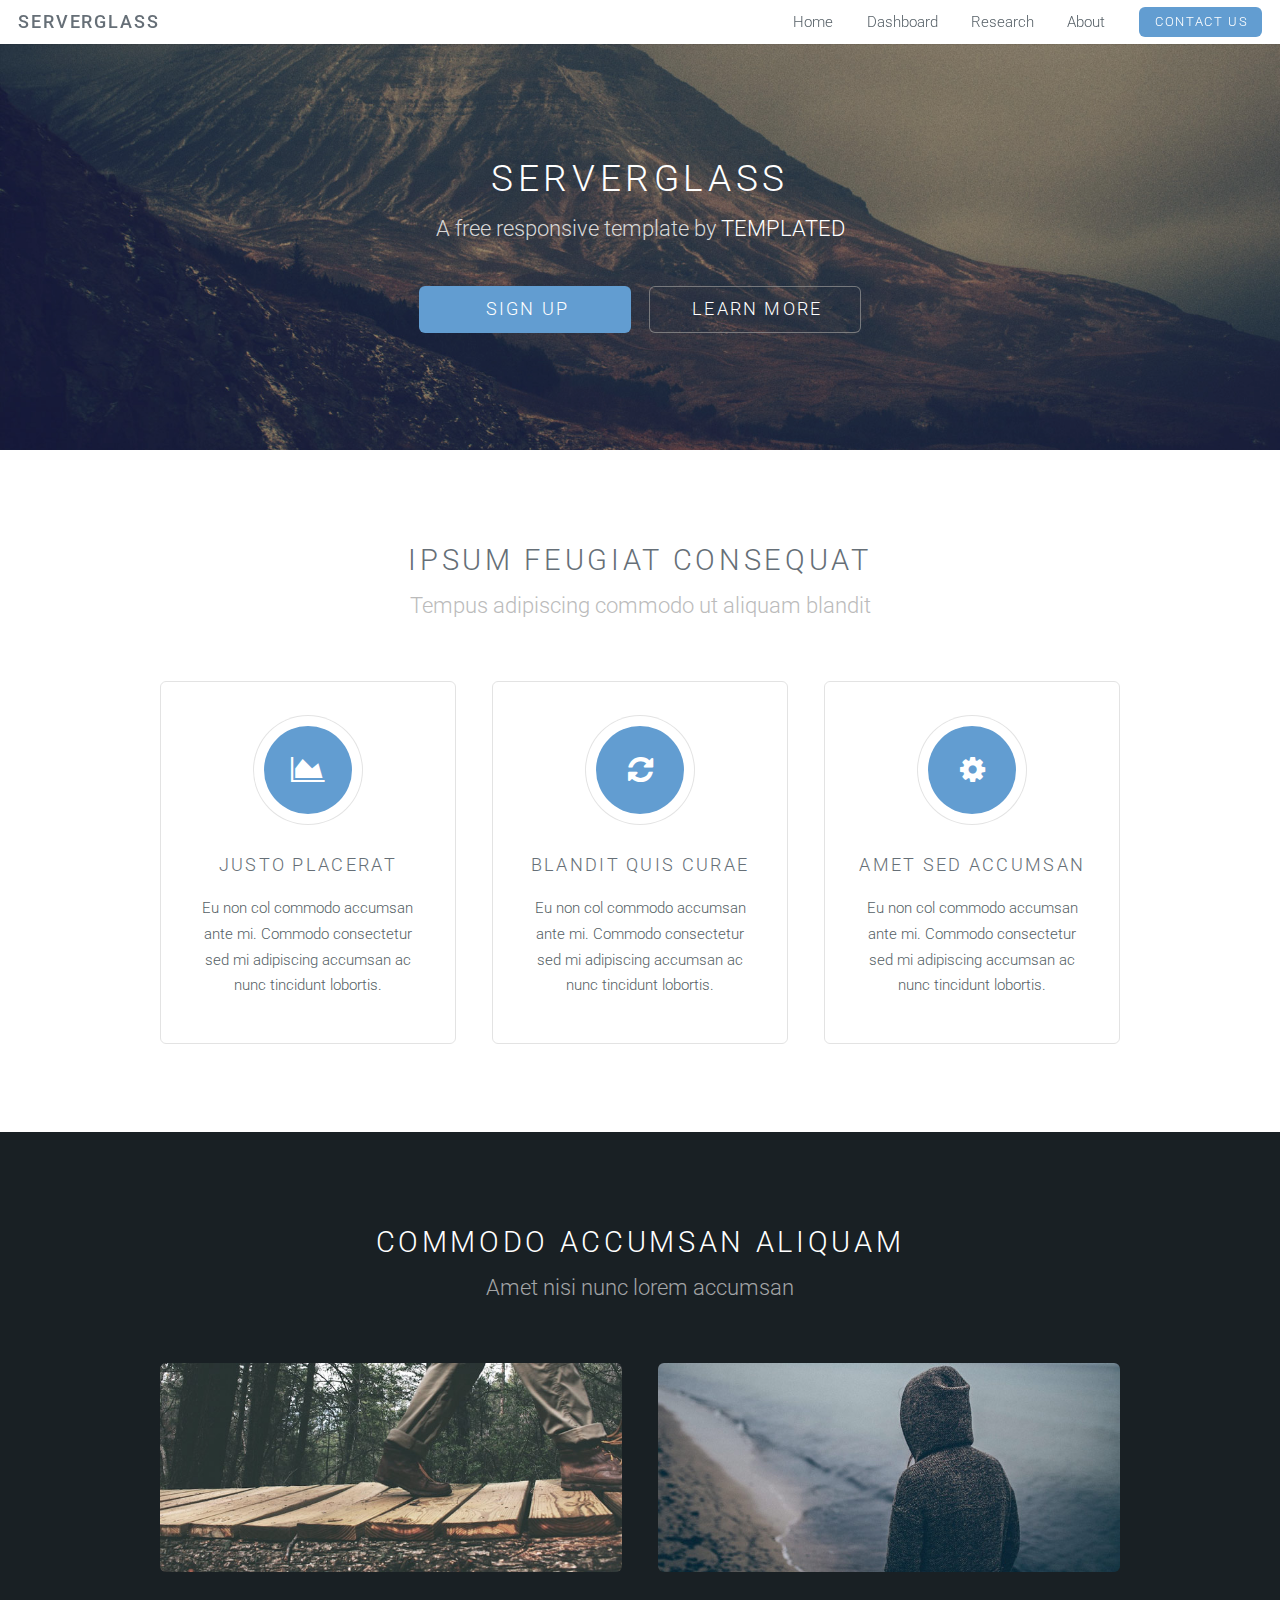
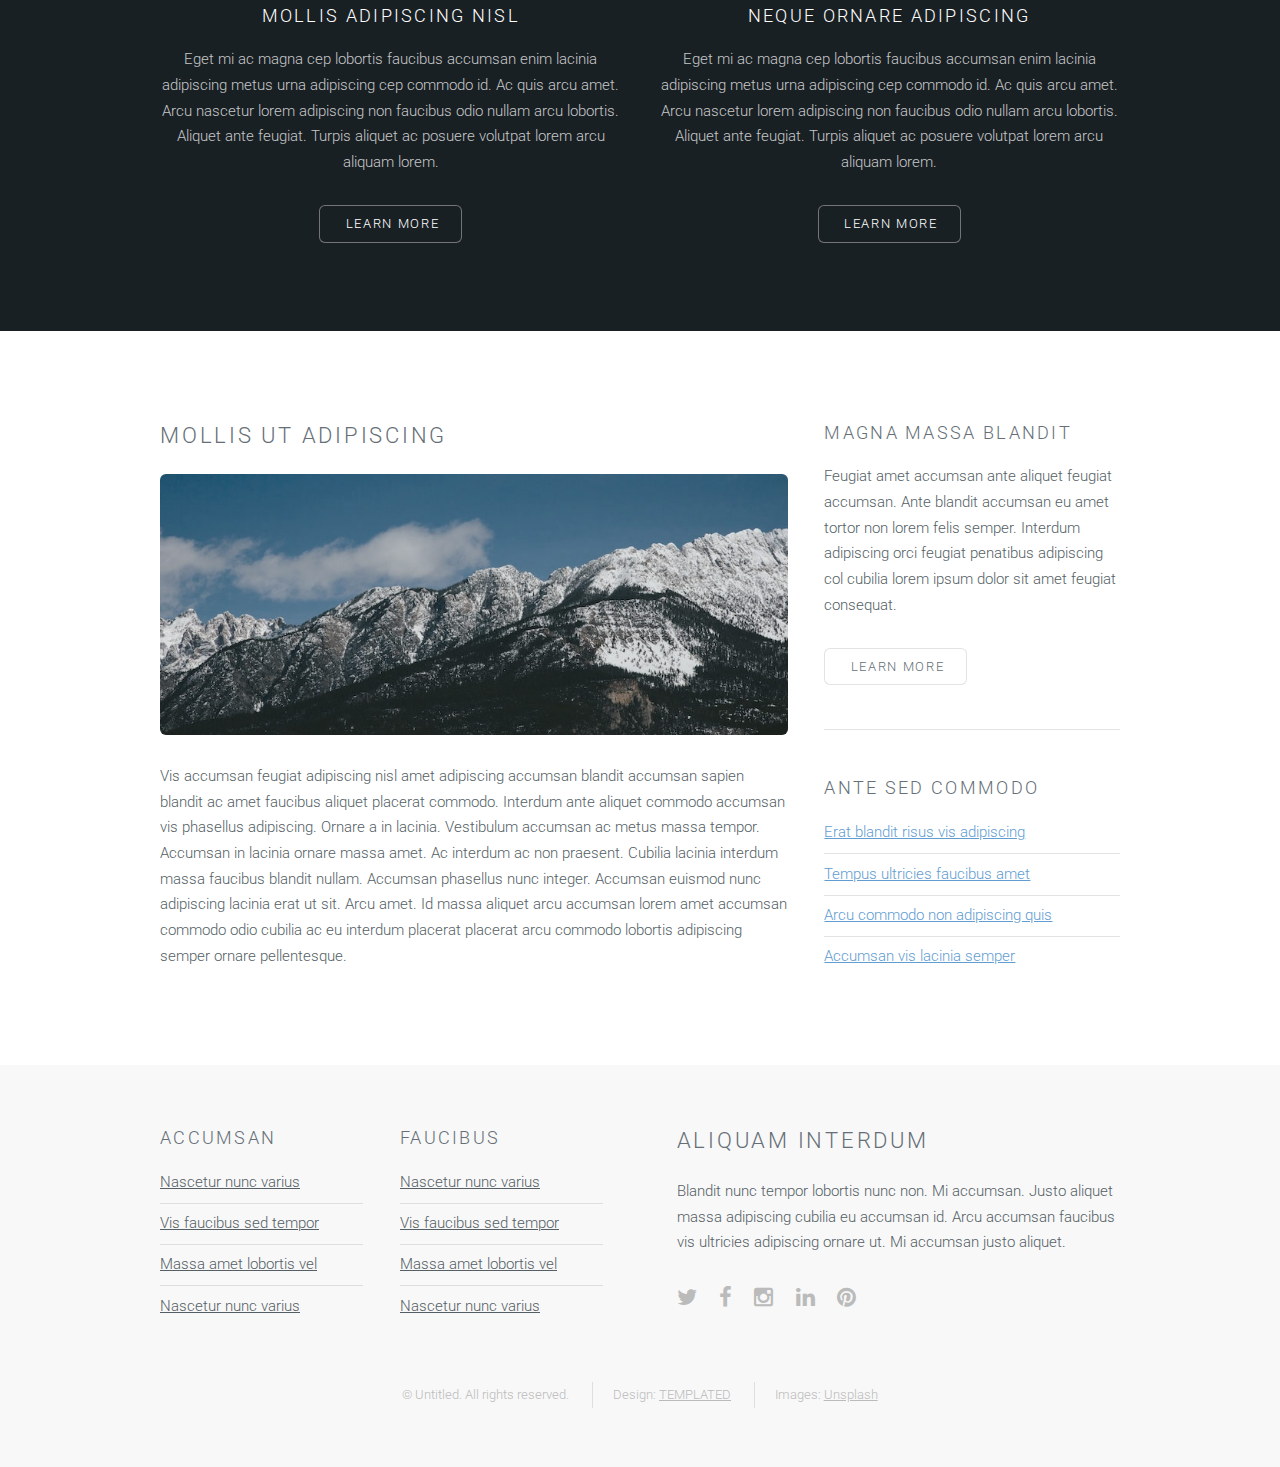
==== index.html @ 2e0f25d6 "Update index.html" ====
<!DOCTYPE HTML>
<!--
	Ion by TEMPLATED
	templated.co @templatedco
	Released for free under the Creative Commons Attribution 3.0 license (templated.co/license)
-->
<html>
	<head>
		<title>ServerGlass</title>
		<meta http-equiv="content-type" content="text/html; charset=utf-8" />
		<meta name="description" content="" />
		<meta name="keywords" content="" />
		<!--[if lte IE 8]><script src="js/html5shiv.js"></script><![endif]-->
		<script src="js/jquery.min.js"></script>
		<script src="js/skel.min.js"></script>
		<script src="js/skel-layers.min.js"></script>
		<script src="js/init.js"></script>
		<noscript>
			<link rel="stylesheet" href="css/skel.css" />
			<link rel="stylesheet" href="css/style.css" />
			<link rel="stylesheet" href="css/style-xlarge.css" />
		</noscript>
	</head>
	<body id="top">

		<!-- Header -->
			<header id="header" class="skel-layers-fixed">
				<h1><a href="#">ServerGlass</a></h1>
				<nav id="nav">
					<ul>
						<li><a href="index.html">Home</a></li>
						<li><a href="left-sidebar.html">Dashboard</a></li>
						<li><a href="right-sidebar.html">Research</a></li>
						<li><a href="no-sidebar.html">About</a></li>
						<li><a href="mailto:admin@ServerGlass.com" class="button special">Contact Us</a></li>
					</ul>
				</nav>
			</header>

		<!-- Banner -->
			<section id="banner">
				<div class="inner">
					<h2>ServerGlass</h2>
					<p>A free responsive template by <a href="http://templated.co">TEMPLATED</a></p>
					<ul class="actions">
						<li><a href="#content" class="button big special">Sign Up</a></li>
						<li><a href="#elements" class="button big alt">Learn More</a></li>
					</ul>
				</div>
			</section>

		<!-- One -->
			<section id="one" class="wrapper style1">
				<header class="major">
					<h2>Ipsum feugiat consequat</h2>
					<p>Tempus adipiscing commodo ut aliquam blandit</p>
				</header>
				<div class="container">
					<div class="row">
						<div class="4u">
							<section class="special box">
								<i class="icon fa-area-chart major"></i>
								<h3>Justo placerat</h3>
								<p>Eu non col commodo accumsan ante mi. Commodo consectetur sed mi adipiscing accumsan ac nunc tincidunt lobortis.</p>
							</section>
						</div>
						<div class="4u">
							<section class="special box">
								<i class="icon fa-refresh major"></i>
								<h3>Blandit quis curae</h3>
								<p>Eu non col commodo accumsan ante mi. Commodo consectetur sed mi adipiscing accumsan ac nunc tincidunt lobortis.</p>
							</section>
						</div>
						<div class="4u">
							<section class="special box">
								<i class="icon fa-cog major"></i>
								<h3>Amet sed accumsan</h3>
								<p>Eu non col commodo accumsan ante mi. Commodo consectetur sed mi adipiscing accumsan ac nunc tincidunt lobortis.</p>
							</section>
						</div>
					</div>
				</div>
			</section>
			
		<!-- Two -->
			<section id="two" class="wrapper style2">
				<header class="major">
					<h2>Commodo accumsan aliquam</h2>
					<p>Amet nisi nunc lorem accumsan</p>
				</header>
				<div class="container">
					<div class="row">
						<div class="6u">
							<section class="special">
								<a href="#" class="image fit"><img src="images/pic01.jpg" alt="" /></a>
								<h3>Mollis adipiscing nisl</h3>
								<p>Eget mi ac magna cep lobortis faucibus accumsan enim lacinia adipiscing metus urna adipiscing cep commodo id. Ac quis arcu amet. Arcu nascetur lorem adipiscing non faucibus odio nullam arcu lobortis. Aliquet ante feugiat. Turpis aliquet ac posuere volutpat lorem arcu aliquam lorem.</p>
								<ul class="actions">
									<li><a href="#" class="button alt">Learn More</a></li>
								</ul>
							</section>
						</div>
						<div class="6u">
							<section class="special">
								<a href="#" class="image fit"><img src="images/pic02.jpg" alt="" /></a>
								<h3>Neque ornare adipiscing</h3>
								<p>Eget mi ac magna cep lobortis faucibus accumsan enim lacinia adipiscing metus urna adipiscing cep commodo id. Ac quis arcu amet. Arcu nascetur lorem adipiscing non faucibus odio nullam arcu lobortis. Aliquet ante feugiat. Turpis aliquet ac posuere volutpat lorem arcu aliquam lorem.</p>
								<ul class="actions">
									<li><a href="#" class="button alt">Learn More</a></li>
								</ul>
							</section>
						</div>
					</div>
				</div>
			</section>

		<!-- Three -->
			<section id="three" class="wrapper style1">
				<div class="container">
					<div class="row">
						<div class="8u">
							<section>
								<h2>Mollis ut adipiscing</h2>
								<a href="#" class="image fit"><img src="images/pic03.jpg" alt="" /></a>
								<p>Vis accumsan feugiat adipiscing nisl amet adipiscing accumsan blandit accumsan sapien blandit ac amet faucibus aliquet placerat commodo. Interdum ante aliquet commodo accumsan vis phasellus adipiscing. Ornare a in lacinia. Vestibulum accumsan ac metus massa tempor. Accumsan in lacinia ornare massa amet. Ac interdum ac non praesent. Cubilia lacinia interdum massa faucibus blandit nullam. Accumsan phasellus nunc integer. Accumsan euismod nunc adipiscing lacinia erat ut sit. Arcu amet. Id massa aliquet arcu accumsan lorem amet accumsan commodo odio cubilia ac eu interdum placerat placerat arcu commodo lobortis adipiscing semper ornare pellentesque.</p>
							</section>
						</div>
						<div class="4u">
							<section>
								<h3>Magna massa blandit</h3>
								<p>Feugiat amet accumsan ante aliquet feugiat accumsan. Ante blandit accumsan eu amet tortor non lorem felis semper. Interdum adipiscing orci feugiat penatibus adipiscing col cubilia lorem ipsum dolor sit amet feugiat consequat.</p>
								<ul class="actions">
									<li><a href="#" class="button alt">Learn More</a></li>
								</ul>
							</section>
							<hr />
							<section>
								<h3>Ante sed commodo</h3>
								<ul class="alt">
									<li><a href="#">Erat blandit risus vis adipiscing</a></li>
									<li><a href="#">Tempus ultricies faucibus amet</a></li>
									<li><a href="#">Arcu commodo non adipiscing quis</a></li>
									<li><a href="#">Accumsan vis lacinia semper</a></li>
								</ul>
							</section>
						</div>
					</div>
				</div>
			</section>			
			
		<!-- Footer -->
			<footer id="footer">
				<div class="container">
					<div class="row double">
						<div class="6u">
							<div class="row collapse-at-2">
								<div class="6u">
									<h3>Accumsan</h3>
									<ul class="alt">
										<li><a href="#">Nascetur nunc varius</a></li>
										<li><a href="#">Vis faucibus sed tempor</a></li>
										<li><a href="#">Massa amet lobortis vel</a></li>
										<li><a href="#">Nascetur nunc varius</a></li>
									</ul>
								</div>
								<div class="6u">
									<h3>Faucibus</h3>
									<ul class="alt">
										<li><a href="#">Nascetur nunc varius</a></li>
										<li><a href="#">Vis faucibus sed tempor</a></li>
										<li><a href="#">Massa amet lobortis vel</a></li>
										<li><a href="#">Nascetur nunc varius</a></li>
									</ul>
								</div>
							</div>
						</div>
						<div class="6u">
							<h2>Aliquam Interdum</h2>
							<p>Blandit nunc tempor lobortis nunc non. Mi accumsan. Justo aliquet massa adipiscing cubilia eu accumsan id. Arcu accumsan faucibus vis ultricies adipiscing ornare ut. Mi accumsan justo aliquet.</p>
							<ul class="icons">
								<li><a href="#" class="icon fa-twitter"><span class="label">Twitter</span></a></li>
								<li><a href="#" class="icon fa-facebook"><span class="label">Facebook</span></a></li>
								<li><a href="#" class="icon fa-instagram"><span class="label">Instagram</span></a></li>
								<li><a href="#" class="icon fa-linkedin"><span class="label">LinkedIn</span></a></li>
								<li><a href="#" class="icon fa-pinterest"><span class="label">Pinterest</span></a></li>
							</ul>
						</div>
					</div>
					<ul class="copyright">
						<li>&copy; Untitled. All rights reserved.</li>
						<li>Design: <a href="http://templated.co">TEMPLATED</a></li>
						<li>Images: <a href="http://unsplash.com">Unsplash</a></li>
					</ul>
				</div>
			</footer>

	</body>
</html>
---- css/skel.css ----
/* Resets (http://meyerweb.com/eric/tools/css/reset/ | v2.0 | 20110126 | License: none (public domain)) */

	html,body,div,span,applet,object,iframe,h1,h2,h3,h4,h5,h6,p,blockquote,pre,a,abbr,acronym,address,big,cite,code,del,dfn,em,img,ins,kbd,q,s,samp,small,strike,strong,sub,sup,tt,var,b,u,i,center,dl,dt,dd,ol,ul,li,fieldset,form,label,legend,table,caption,tbody,tfoot,thead,tr,th,td,article,aside,canvas,details,embed,figure,figcaption,footer,header,hgroup,menu,nav,output,ruby,section,summary,time,mark,audio,video{margin:0;padding:0;border:0;font-size:100%;font:inherit;vertical-align:baseline;}article,aside,details,figcaption,figure,footer,header,hgroup,menu,nav,section{display:block;}body{line-height:1;}ol,ul{list-style:none;}blockquote,q{quotes:none;}blockquote:before,blockquote:after,q:before,q:after{content:'';content:none;}table{border-collapse:collapse;border-spacing:0;}body{-webkit-text-size-adjust:none}

/* Box Model */

	*, *:before, *:after {
		-moz-box-sizing: border-box;
		-webkit-box-sizing: border-box;
		box-sizing: border-box;
	}

/* Container */

	body {
		/* min-width: (containers) */
		min-width: 1200px;
	}

	.container {
		margin-left: auto;
		margin-right: auto;
		
		/* width: (containers) */
		width: 1200px;
	}

	/* Modifiers */
	
		.container.small {
			/* width: (containers) * 0.75; */
			width: 900px;
		}

		.container.big {
			width: 100%;

			/* max-width: (containers) * 1.25; */
			max-width: 1500px;

			/* min-width: (containers); */
			min-width: 1200px;
		}

/* Grid */

	.\31 2u { width: 100% }
	.\31 1u { width: 91.6666666667% }
	.\31 0u { width: 83.3333333333% }
	.\39 u { width: 75% }
	.\38 u { width: 66.6666666667% }
	.\37 u { width: 58.3333333333% }
	.\36 u { width: 50% }
	.\35 u { width: 41.6666666667% }
	.\34 u { width: 33.3333333333% }
	.\33 u { width: 25% }
	.\32 u { width: 16.6666666667% }
	.\31 u { width: 8.3333333333% }
	.\-11u { margin-left: 91.6666666667% }
	.\-10u { margin-left: 83.3333333333% }
	.\-9u { margin-left: 75% }
	.\-8u { margin-left: 66.6666666667% }
	.\-7u { margin-left: 58.3333333333% }
	.\-6u { margin-left: 50% }
	.\-5u { margin-left: 41.6666666667% }
	.\-4u { margin-left: 33.3333333333% }
	.\-3u { margin-left: 25% }
	.\-2u { margin-left: 16.6666666667% }
	.\-1u { margin-left: 8.3333333333% }

	/* Rows */

		.row > * {
			float: left;
		}

		.row:after {
			content: '';
			display: block;
			clear: both;
			height: 0;
		}

		.row:first-child > * {
			padding-top: 0 !important;
		}

		.row.uniform > * > :first-child {
			margin-top: 0;
		}

		.row.uniform > * > :last-child {
			margin-bottom: 0;
		}

		/* Normal */

			.row > * {
				/* padding-left: (gutters.vertical) */
				padding-left: 4em;
			}

			.row + .row > * {
				/* padding: (gutters.horizontal) 0 0 (gutters.vertical) */
				padding: 0 0 0 4em;
			}

			.row {
				/* margin-left: -(gutters.vertical) */
				margin-left: -4em;
			}

			.row + .row.uniform > * {
				/* padding: (gutters.vertical) 0 0 (gutters.vertical) */
				padding: 4em 0 0 4em;
			}

		/* Flush */

			.row.flush > * {
				padding-left: 0;
			}

			.row + .row.flush > * {
				padding: 0;
			}

			.row.flush {
				margin-left: 0;
			}

			.row + .row.uniform.flush > * {
				padding: 0;
			}

		/* Quarter */

			.row.quarter > * {
				/* padding-left: (gutters.vertical * 0.25) */
				padding-left: 1em;
			}

			.row + .row.quarter > * {
				/* padding: (gutters.horizontal * 0.25) 0 0 (gutters.vertical * 0.25) */
				padding: 0 0 0 1em;
			}

			.row.quarter {
				/* margin-left: -(gutters.vertical * 0.25) */
				margin-left: -1em;
			}

			.row + .row.uniform.quarter > * {
				/* padding: (gutters.vertical * 0.25) 0 0 (gutters.vertical * 0.25) */
				padding: 1em 0 0 1em;
			}

		/* Half */

			.row.half > * {
				/* padding-left: (gutters.vertical * 0.5) */
				padding-left: 2em;
			}

			.row + .row.half > * {
				/* padding: (gutters.horizontal * 0.5) 0 0 (gutters.vertical * 0.5) */
				padding: 0 0 0 2em;
			}

			.row.half {
				/* margin-left: -(gutters.vertical * 0.5) */
				margin-left: -2em;
			}

			.row + .row.uniform.half > * {
				/* padding: (gutters.vertical * 0.5) 0 0 (gutters.vertical * 0.5) */
				padding: 2em 0 0 2em;
			}

		/* One and (a) Half */

			.row.oneandhalf > * {
				/* padding-left: (gutters.vertical * 1.5) */
				padding-left: 6em;
			}

			.row + .row.oneandhalf > * {
				/* padding: (gutters.horizontal * 1.5) 0 0 (gutters.vertical * 1.5) */
				padding: 0 0 0 6em;
			}

			.row.oneandhalf {
				/* margin-left: -(gutters.vertical * 1.5) */
				margin-left: -6em;
			}

			.row + .row.uniform.oneandhalf > * {
				/* padding: (gutters.vertical * 1.5) 0 0 (gutters.vertical * 1.5) */
				padding: 6em 0 0 6em;
			}

		/* Double */

			.row.double > * {
				/* padding-left: (gutters.vertical * 2) */
				padding-left: 8em;
			}

			.row + .row.double > * {
				/* padding: (gutters.horizontal * 2) 0 0 (gutters.vertical * 2) */
				padding: 0 0 0 8em;
			}

			.row.double {
				/* margin-left: -(gutters.vertical * 2) */
				margin-left: -8em;
			}

			.row + .row.uniform.double > * {
				/* padding: (gutters.vertical * 2) 0 0 (gutters.vertical * 2) */
				padding: 8em 0 0 8em;
			}
---- css/style.css ----
@charset "UTF-8";
@import url(font-awesome.min.css);
@import url("http://fonts.googleapis.com/css?family=Roboto:500,300");

/*
	Ion by TEMPLATED
	templated.co @templatedco
	Released for free under the Creative Commons Attribution 3.0 license (templated.co/license)
*/

/* Basic */

	body {
		background: #fff;
	}

	body, input, select, textarea {
		color: #555f66;
		font-family: "Roboto", Helvetica, sans-serif;
		font-size: 14pt;
		font-weight: 300;
		line-height: 1.75em;
	}

	a {
		color: #629DD1;
		text-decoration: underline;
	}

		a:hover {
			text-decoration: none;
		}

	strong, b {
		color: #666f77;
		font-weight: 500;
	}

	em, i {
		font-style: italic;
	}

	p {
		margin: 0 0 2em 0;
	}

	h1, h2, h3, h4, h5, h6 {
		color: #666f77;
		font-weight: 300;
		line-height: 1em;
		margin: 0 0 1em 0;
		text-transform: uppercase;
		letter-spacing: 0.125em;
	}

		h1 a, h2 a, h3 a, h4 a, h5 a, h6 a {
			color: inherit;
			text-decoration: none;
		}

	h2 {
		font-size: 1.5em;
		line-height: 1.5em;
	}

	h3 {
		font-size: 1.25em;
		line-height: 1.5em;
	}

	h4 {
		font-size: 1em;
		line-height: 1.5em;
	}

	h5 {
		font-size: 0.9em;
		line-height: 1.5em;
	}

	h6 {
		font-size: 0.7em;
		line-height: 1.5em;
	}

	sub {
		font-size: 0.8em;
		position: relative;
		top: 0.5em;
	}

	sup {
		font-size: 0.8em;
		position: relative;
		top: -0.5em;
	}

	hr {
		border: 0;
		border-bottom: solid 1px rgba(144, 144, 144, 0.25);
		margin: 3em 0;
	}

		hr.major {
			margin: 2em 0 5em 0;
		}

	blockquote {
		border-left: solid 4px rgba(144, 144, 144, 0.25);
		font-style: italic;
		margin: 0 0 2em 0;
		padding: 0.5em 0 0.5em 2em;
	}

	code {
		background: rgba(144, 144, 144, 0.075);
		border-radius: 6px;
		border: solid 1px rgba(144, 144, 144, 0.25);
		font-family: "Courier New", monospace;
		font-size: 0.9em;
		margin: 0 0.25em;
		padding: 0.25em 0.65em;
	}

	pre {
		-webkit-overflow-scrolling: touch;
		font-family: "Courier New", monospace;
		font-size: 0.9em;
		margin: 0 0 2em 0;
		overflow-x: auto;
	}

		pre code {
			display: block;
			line-height: 1.75em;
			padding: 1em 1.5em;
		}

	.align-left {
		text-align: left;
	}

	.align-center {
		text-align: center;
	}

	.align-right {
		text-align: right;
	}

/* Section/Article */

	section.special, article.special {
		text-align: center;
	}

	header p {
		color: #bbb;
		position: relative;
		margin: 0 0 1.5em 0;
	}

	header h2 + p {
		font-size: 1.25em;
		margin-top: -1em;
		line-height: 1.5em;
	}

	header h3 + p {
		font-size: 1.1em;
		margin-top: -0.85em;
		line-height: 1.5em;
	}

	header h4 + p,
	header h5 + p,
	header h6 + p {
		font-size: 0.9em;
		margin-top: -0.75em;
		line-height: 1.5em;
	}

	header.major {
		text-align: center;
		margin: 0 0 4em 0;
	}

		header.major h2 {
			font-size: 2em;
		}

		header.major h2 + p {
			font-size: 1.5em;
			margin: -1em 0 2em 0;
		}

/* Form */

	form {
		margin: 0 0 2em 0;
	}

	label {
		color: #666f77;
		display: block;
		font-size: 0.9em;
		font-weight: 500;
		margin: 0 0 1em 0;
	}

	input[type="text"],
	input[type="password"],
	input[type="email"],
	select,
	textarea {
		-moz-appearance: none;
		-webkit-appearance: none;
		-o-appearance: none;
		-ms-appearance: none;
		appearance: none;
		background: rgba(144, 144, 144, 0.075);
		border-radius: 6px;
		border: none;
		border: solid 1px rgba(144, 144, 144, 0.25);
		color: inherit;
		display: block;
		outline: 0;
		padding: 0 1em;
		text-decoration: none;
		width: 100%;
	}

		input[type="text"]:invalid,
		input[type="password"]:invalid,
		input[type="email"]:invalid,
		select:invalid,
		textarea:invalid {
			box-shadow: none;
		}

		input[type="text"]:focus,
		input[type="password"]:focus,
		input[type="email"]:focus,
		select:focus,
		textarea:focus {
			border-color: #629DD1;
			box-shadow: 0 0 0 1px #629DD1;
		}

	.select-wrapper {
		text-decoration: none;
		display: block;
		position: relative;
	}

		.select-wrapper:before {
			content: "";
			-moz-osx-font-smoothing: grayscale;
			-webkit-font-smoothing: antialiased;
			font-family: FontAwesome;
			font-style: normal;
			font-weight: normal;
			text-transform: none !important;
		}

		.select-wrapper:before {
			color: rgba(144, 144, 144, 0.25);
			display: block;
			height: 2.75em;
			line-height: 2.75em;
			pointer-events: none;
			position: absolute;
			right: 0;
			text-align: center;
			top: 0;
			width: 2.75em;
		}

		.select-wrapper select::-ms-expand {
			display: none;
		}

	input[type="text"],
	input[type="password"],
	input[type="email"],
	select {
		height: 2.75em;
	}

	textarea {
		padding: 0.75em 1em;
	}

	input[type="checkbox"],
	input[type="radio"] {
		-moz-appearance: none;
		-webkit-appearance: none;
		-o-appearance: none;
		-ms-appearance: none;
		appearance: none;
		display: block;
		float: left;
		margin-right: -2em;
		opacity: 0;
		width: 1em;
		z-index: -1;
	}

		input[type="checkbox"] + label,
		input[type="radio"] + label {
			text-decoration: none;
			color: #555f66;
			cursor: pointer;
			display: inline-block;
			font-size: 1em;
			font-weight: 300;
			padding-left: 2.4em;
			padding-right: 0.75em;
			position: relative;
		}

			input[type="checkbox"] + label:before,
			input[type="radio"] + label:before {
				-moz-osx-font-smoothing: grayscale;
				-webkit-font-smoothing: antialiased;
				font-family: FontAwesome;
				font-style: normal;
				font-weight: normal;
				text-transform: none !important;
			}

			input[type="checkbox"] + label:before,
			input[type="radio"] + label:before {
				background: rgba(144, 144, 144, 0.075);
				border-radius: 6px;
				border: solid 1px rgba(144, 144, 144, 0.25);
				content: '';
				display: inline-block;
				height: 1.65em;
				left: 0;
				line-height: 1.58125em;
				position: absolute;
				text-align: center;
				top: 0;
				width: 1.65em;
			}

		input[type="checkbox"]:checked + label:before,
		input[type="radio"]:checked + label:before {
			background: #192024;
			border-color: #192024;
			color: #ffffff;
			content: '\f00c';
		}

		input[type="checkbox"]:focus + label:before,
		input[type="radio"]:focus + label:before {
			border-color: #629DD1;
			box-shadow: 0 0 0 1px #629DD1;
		}

	input[type="checkbox"] + label:before {
		border-radius: 6px;
	}

	input[type="radio"] + label:before {
		border-radius: 100%;
	}

	::-webkit-input-placeholder {
		color: #bbb !important;
		opacity: 1.0;
	}

	:-moz-placeholder {
		color: #bbb !important;
		opacity: 1.0;
	}

	::-moz-placeholder {
		color: #bbb !important;
		opacity: 1.0;
	}

	:-ms-input-placeholder {
		color: #bbb !important;
		opacity: 1.0;
	}

	.formerize-placeholder {
		color: #bbb !important;
		opacity: 1.0;
	}

/* Box */

	.box {
		border-radius: 6px;
		border: solid 1px rgba(144, 144, 144, 0.25);
		margin-bottom: 2em;
		padding: 3em 2em;
	}

		.box > :last-child,
		.box > :last-child > :last-child,
		.box > :last-child > :last-child > :last-child {
			margin-bottom: 0;
		}

		.box.alt {
			border: 0;
			border-radius: 0;
			padding: 0;
		}

/* Icon */

	.icon {
		text-decoration: none;
		border-bottom: none;
		position: relative;
	}

		.icon:before {
			-moz-osx-font-smoothing: grayscale;
			-webkit-font-smoothing: antialiased;
			font-family: FontAwesome;
			font-style: normal;
			font-weight: normal;
			text-transform: none !important;
		}

		.icon > .label {
			display: none;
		}

		.icon.major {
			display: inline-block;
			margin: 0 0 1.25em 0;
			color: #ffffff;
			background: #629DD1;
			width: 3em;
			height: 3em;
			font-size: 2em;
			text-align: center;
			line-height: 3em;
			border-radius: 100%;
			box-shadow: 0 0 0 10px #fff, 0 0 0 11px rgba(144, 144, 144, 0.25);
		}

/* Image */

	.image {
		border-radius: 6px;
		border: 0;
		display: inline-block;
		position: relative;
	}

		.image img {
			border-radius: 6px;
			display: block;
		}

		.image.left {
			float: left;
			padding: 0 1.5em 1em 0;
			top: 0.25em;
		}

		.image.right {
			float: right;
			padding: 0 0 1em 1.5em;
			top: 0.25em;
		}

		.image.fit {
			display: block;
			margin: 0 0 2em 0;
			width: 100%;
		}

			.image.fit img {
				display: block;
				width: 100%;
			}

/* List */

	ol {
		list-style: decimal;
		margin: 0 0 2em 0;
		padding-left: 1.25em;
	}

		ol li {
			padding-left: 0.25em;
		}

	ul {
		list-style: disc;
		margin: 0 0 2em 0;
		padding-left: 1em;
	}

		ul li {
			padding-left: 0.5em;
		}

		ul.alt {
			list-style: none;
			padding-left: 0;
		}

			ul.alt li {
				border-top: solid 1px rgba(144, 144, 144, 0.25);
				padding: 0.5em 0;
			}

				ul.alt li:first-child {
					border-top: 0;
					padding-top: 0;
				}

		ul.icons {
			cursor: default;
			list-style: none;
			padding-left: 0;
		}

			ul.icons li {
				display: inline-block;
				padding: 0 1.25em 0 0;
			}

				ul.icons li:last-child {
					padding-right: 0;
				}

				ul.icons li .icon:before {
					font-size: 1.5em;
				}

		ul.actions {
			cursor: default;
			list-style: none;
			padding-left: 0;
		}

			ul.actions li {
				display: inline-block;
				padding: 0 1em 0 0;
				vertical-align: middle;
			}

				ul.actions li:last-child {
					padding-right: 0;
				}

			ul.actions.small li {
				padding: 0 0.5em 0 0;
			}

			ul.actions.vertical li {
				display: block;
				padding: 1em 0 0 0;
			}

				ul.actions.vertical li:first-child {
					padding-top: 0;
				}

				ul.actions.vertical li > * {
					margin-bottom: 0;
				}

			ul.actions.vertical.small li {
				padding: 0.5em 0 0 0;
			}

				ul.actions.vertical.small li:first-child {
					padding-top: 0;
				}

			ul.actions.fit {
				display: table;
				margin-left: -1em;
				padding: 0;
				table-layout: fixed;
				width: calc(100% + 1em);
			}

				ul.actions.fit li {
					display: table-cell;
					padding: 0 0 0 1em;
				}

					ul.actions.fit li > * {
						margin-bottom: 0;
					}

				ul.actions.fit.small {
					margin-left: -0.5em;
					width: calc(100% + 0.5em);
				}

					ul.actions.fit.small li {
						padding: 0 0 0 0.5em;
					}

	dl {
		margin: 0 0 2em 0;
	}

/* Table */

	.table-wrapper {
		-webkit-overflow-scrolling: touch;
		overflow-x: auto;
	}

	table {
		margin: 0 0 2em 0;
		width: 100%;
	}

		table tbody tr {
			border: solid 1px rgba(144, 144, 144, 0.25);
			border-left: 0;
			border-right: 0;
		}

			table tbody tr:nth-child(2n + 1) {
				background-color: rgba(144, 144, 144, 0.075);
			}

		table td {
			padding: 0.75em 0.75em;
		}

		table th {
			color: #666f77;
			font-size: 0.9em;
			font-weight: 500;
			padding: 0 0.75em 0.75em 0.75em;
			text-align: left;
		}

		table thead {
			border-bottom: solid 2px rgba(144, 144, 144, 0.25);
		}

		table tfoot {
			border-top: solid 2px rgba(144, 144, 144, 0.25);
		}

		table.alt {
			border-collapse: separate;
		}

			table.alt tbody tr td {
				border: solid 1px rgba(144, 144, 144, 0.25);
				border-left-width: 0;
				border-top-width: 0;
			}

				table.alt tbody tr td:first-child {
					border-left-width: 1px;
				}

			table.alt tbody tr:first-child td {
				border-top-width: 1px;
			}

			table.alt thead {
				border-bottom: 0;
			}

			table.alt tfoot {
				border-top: 0;
			}

/* Button */

	input[type="submit"],
	input[type="reset"],
	input[type="button"],
	.button {
		-moz-appearance: none;
		-webkit-appearance: none;
		-o-appearance: none;
		-ms-appearance: none;
		appearance: none;
		-moz-transition: background-color 0.2s ease-in-out, color 0.2s ease-in-out;
		-webkit-transition: background-color 0.2s ease-in-out, color 0.2s ease-in-out;
		-o-transition: background-color 0.2s ease-in-out, color 0.2s ease-in-out;
		-ms-transition: background-color 0.2s ease-in-out, color 0.2s ease-in-out;
		transition: background-color 0.2s ease-in-out, color 0.2s ease-in-out;
		background-color: #192024;
		border-radius: 6px;
		border: 0;
		color: #ffffff !important;
		cursor: pointer;
		display: inline-block;
		font-weight: 300;
		text-transform: uppercase;
		letter-spacing: 0.125em;
		font-size: 0.9em;
		height: 2.85em;
		line-height: 2.85em;
		padding: 0 1.75em;
		text-align: center;
		text-decoration: none;
		white-space: nowrap;
		text-indent: 0.25em;
	}

		input[type="submit"]:hover,
		input[type="reset"]:hover,
		input[type="button"]:hover,
		.button:hover {
			background-color: #232d33;
		}

		input[type="submit"]:active,
		input[type="reset"]:active,
		input[type="button"]:active,
		.button:active {
			background-color: #0f1315;
		}

		input[type="submit"].icon,
		input[type="reset"].icon,
		input[type="button"].icon,
		.button.icon {
			padding-left: 1.35em;
		}

			input[type="submit"].icon:before,
			input[type="reset"].icon:before,
			input[type="button"].icon:before,
			.button.icon:before {
				margin-right: 0.5em;
			}

		input[type="submit"].fit,
		input[type="reset"].fit,
		input[type="button"].fit,
		.button.fit {
			display: block;
			margin: 0 0 1em 0;
			width: 100%;
		}

		input[type="submit"].small,
		input[type="reset"].small,
		input[type="button"].small,
		.button.small {
			font-size: 0.7em;
		}

		input[type="submit"].big,
		input[type="reset"].big,
		input[type="button"].big,
		.button.big {
			font-size: 1.2em;
			height: 2.65em;
			line-height: 2.65em;
		}

		input[type="submit"].alt,
		input[type="reset"].alt,
		input[type="button"].alt,
		.button.alt {
			background-color: transparent;
			box-shadow: inset 0 0 0 1px rgba(144, 144, 144, 0.25);
			color: #666f77 !important;
		}

			input[type="submit"].alt:hover,
			input[type="reset"].alt:hover,
			input[type="button"].alt:hover,
			.button.alt:hover {
				background-color: rgba(144, 144, 144, 0.075);
			}

			input[type="submit"].alt:active,
			input[type="reset"].alt:active,
			input[type="button"].alt:active,
			.button.alt:active {
				background-color: rgba(144, 144, 144, 0.2);
			}

			input[type="submit"].alt.icon:before,
			input[type="reset"].alt.icon:before,
			input[type="button"].alt.icon:before,
			.button.alt.icon:before {
				color: #bbb;
			}

		input[type="submit"].special,
		input[type="reset"].special,
		input[type="button"].special,
		.button.special {
			background-color: #629DD1;
			color: #ffffff !important;
		}

			input[type="submit"].special:hover,
			input[type="reset"].special:hover,
			input[type="button"].special:hover,
			.button.special:hover {
				background-color: #76a9d7;
			}

			input[type="submit"].special:active,
			input[type="reset"].special:active,
			input[type="button"].special:active,
			.button.special:active {
				background-color: #4e91cb;
			}

		input[type="submit"].disabled, input[type="submit"]:disabled,
		input[type="reset"].disabled,
		input[type="reset"]:disabled,
		input[type="button"].disabled,
		input[type="button"]:disabled,
		.button.disabled,
		.button:disabled {
			background-color: #555f66 !important;
			box-shadow: inset 0 -0.15em 0 0 rgba(0, 0, 0, 0.15);
			color: #fff !important;
			cursor: default;
			opacity: 0.25;
		}

/* Wrapper */

	.wrapper {
		padding: 6em 0 4em 0;
	}

		.wrapper.style1 {
			background: #fff;
			color: #555f66;
		}

		.wrapper.style2 {
			background: #192024;
			color: #c5c7c8;
		}

			.wrapper.style2 h2, .wrapper.style2 h3, .wrapper.style2 h4, .wrapper.style2 h5, .wrapper.style2 h6 {
				color: #ffffff;
			}

			.wrapper.style2 header p {
				color: #a3a5a7;
			}

			.wrapper.style2 .button.alt {
				box-shadow: inset 0 0 0 1px rgba(144, 144, 144, 0.75);
				color: #ffffff !important;
			}

				.wrapper.style2 .button.alt:hover {
					background-color: rgba(144, 144, 144, 0.275);
				}

				.wrapper.style2 .button.alt:active {
					background-color: rgba(144, 144, 144, 0.4);
				}

				.wrapper.style2 .button.alt.icon:before {
					color: #a3a5a7;
				}

/* Header */

	#skel-layers-wrapper {
		padding-top: 3em;
	}

	#header {
		background: #fff;
		color: #555f66;
		cursor: default;
		height: 3em;
		left: 0;
		line-height: 3em;
		position: fixed;
		top: 0;
		width: 100%;
		z-index: 10000;
		box-shadow: 0 0 0.1em 0 rgba(0, 0, 0, 0.25);
	}

		#header h1 {
			color: #666f77;
			font-weight: 500;
			height: inherit;
			left: 1.25em;
			line-height: inherit;
			margin: 0;
			padding: 0;
			position: absolute;
			top: 0;
		}

			#header h1 a {
				font-size: 1.25em;
			}

		#header nav {
			height: inherit;
			line-height: inherit;
			position: absolute;
			right: 1.25em;
			top: 0;
			vertical-align: middle;
		}

			#header nav > ul {
				list-style: none;
				margin: 0;
				padding-left: 0;
			}

				#header nav > ul > li {
					border-radius: 6px;
					display: inline-block;
					margin-left: 2em;
					padding-left: 0;
				}

					#header nav > ul > li a {
						-moz-transition: color 0.2s ease-in-out;
						-webkit-transition: color 0.2s ease-in-out;
						-o-transition: color 0.2s ease-in-out;
						-ms-transition: color 0.2s ease-in-out;
						transition: color 0.2s ease-in-out;
						color: #555f66;
						display: inline-block;
						text-decoration: none;
					}

						#header nav > ul > li a:hover {
							color: #629DD1;
						}

					#header nav > ul > li:first-child {
						margin-left: 0;
					}

					#header nav > ul > li .button {
						height: 2.25em;
						line-height: 2.25em;
						margin-bottom: 0;
						padding: 0 1em;
						position: relative;
						top: -0.075em;
						vertical-align: middle;
					}

		#header .container {
			position: relative;
		}

			#header .container h1 {
				left: 0;
			}

			#header .container nav {
				right: 0;
			}

/* Banner */

	#banner {
		background-color: #666666;
		background-image: url("../images/banner.jpg");
		background-size: cover;
		background-position: center center;
		background-repeat: no-repeat;
		color: #d8d8d8;
		padding: 14em 0;
		text-align: center;
		position: relative;
	}

		#banner:before {
			content: '';
			position: absolute;
			left: 0;
			top: 0;
			width: 100%;
			height: 100%;
			background: rgba(64, 72, 80, 0.25);
		}

		#banner .inner {
			position: relative;
			z-index: 1;
		}

			#banner .inner :last-child {
				margin-bottom: 0;
			}

		#banner h2, #banner h3, #banner h4, #banner h5, #banner h6 {
			color: #ffffff;
		}

		#banner .button.alt {
			box-shadow: inset 0 0 0 1px rgba(144, 144, 144, 0.75);
			color: #ffffff !important;
		}

			#banner .button.alt:hover {
				background-color: rgba(144, 144, 144, 0.275);
			}

			#banner .button.alt:active {
				background-color: rgba(144, 144, 144, 0.4);
			}

			#banner .button.alt.icon:before {
				color: #c1c1c1;
			}

		#banner .button {
			min-width: 12em;
		}

		#banner h2 {
			font-size: 3.5em;
			line-height: 1em;
			margin: 0 0 0.5em 0;
			padding: 0;
		}

		#banner p {
			font-size: 1.5em;
			margin-bottom: 2em;
		}

			#banner p a {
				color: #ffffff;
				text-decoration: none;
			}

/* Footer */

	#footer {
		background: #f8f8f8;
		padding: 4em 0 6em 0;
	}

		#footer a {
			color: inherit;
		}

		#footer .copyright {
			color: #bbb;
			font-size: 0.9em;
			margin: 2em 0 0 0;
			padding: 0;
			text-align: center;
		}

			#footer .copyright li {
				border-left: solid 1px rgba(144, 144, 144, 0.25);
				display: inline-block;
				list-style: none;
				margin-left: 1.5em;
				padding-left: 1.5em;
			}

				#footer .copyright li:first-child {
					border-left: 0;
					margin-left: 0;
					padding-left: 0;
				}

		#footer .icons a {
			color: #bbb;
		}
---- css/style-xlarge.css ----
/*
	Ion by TEMPLATED
	templated.co @templatedco
	Released for free under the Creative Commons Attribution 3.0 license (templated.co/license)
*/

/* Basic */

	body, input, select, textarea {
		font-size: 12pt;
	}

/* Banner */

	#banner {
		padding: 9em 0;
	}
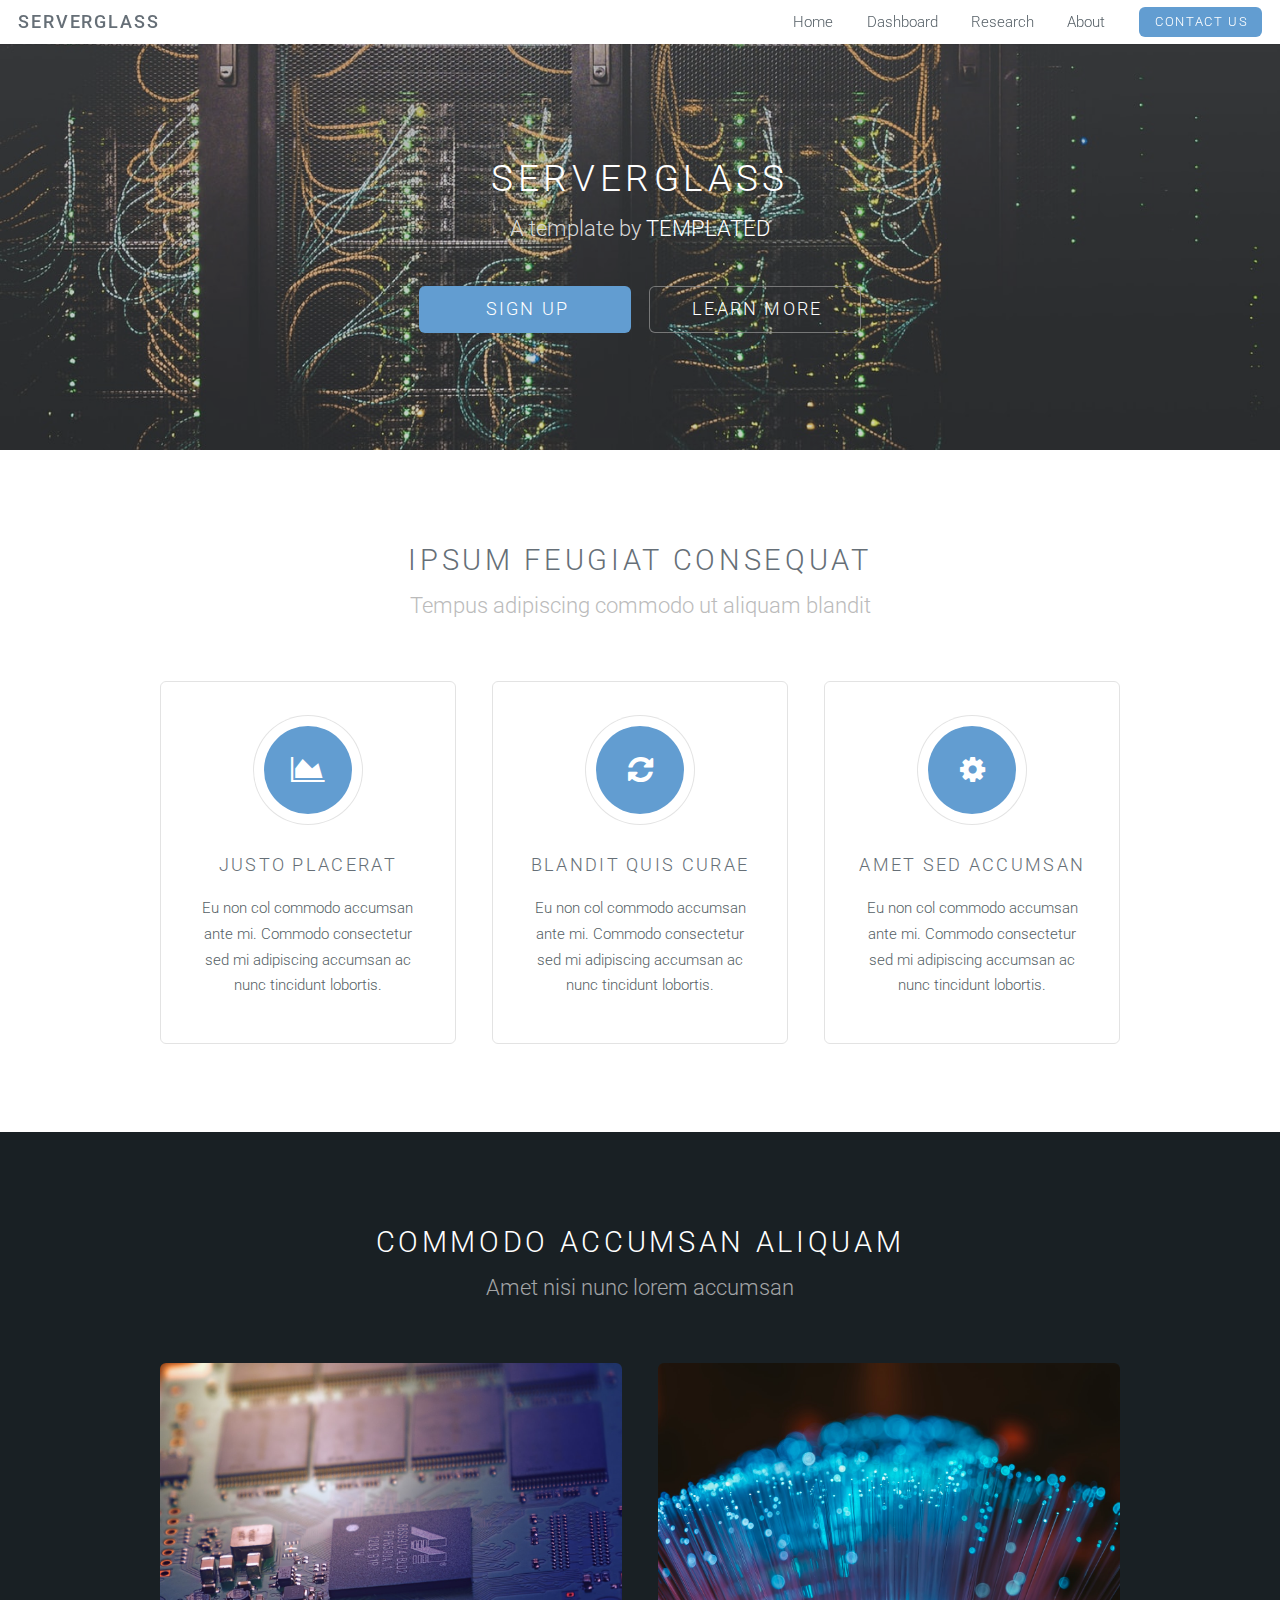
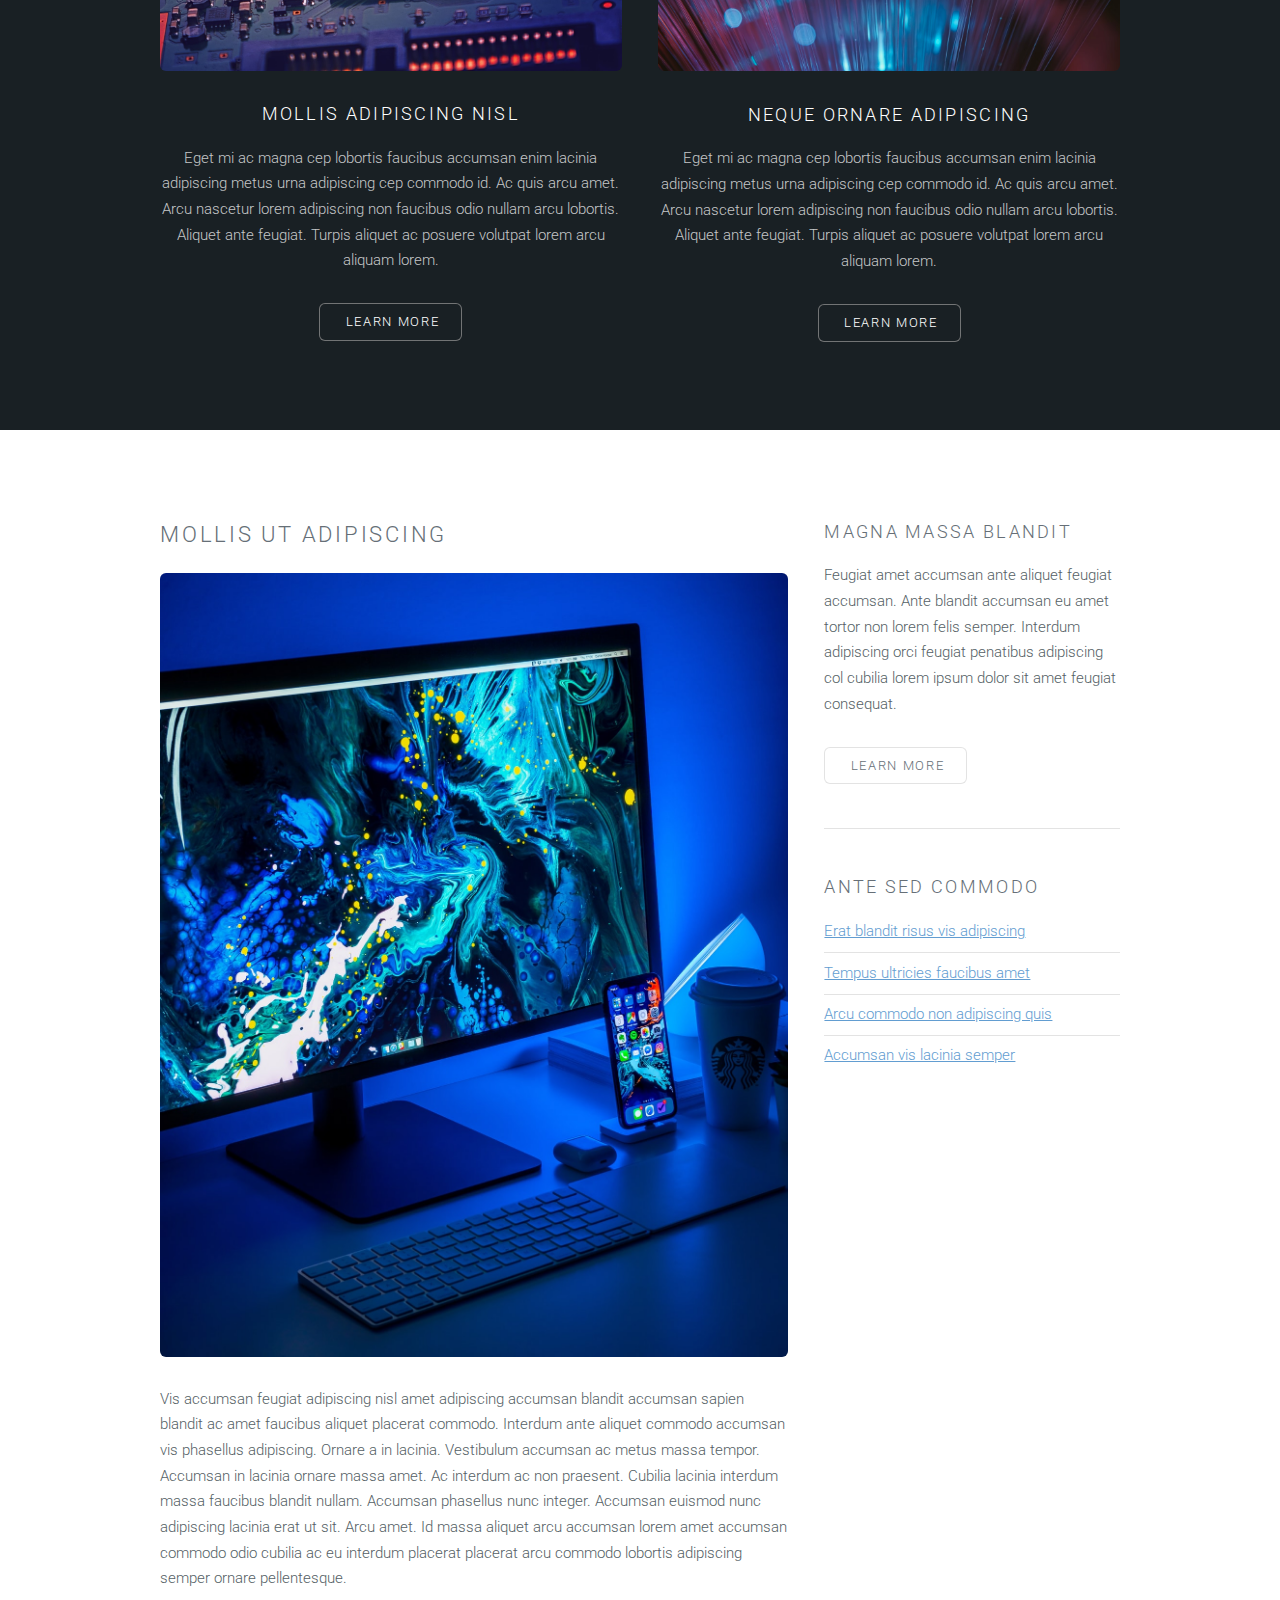
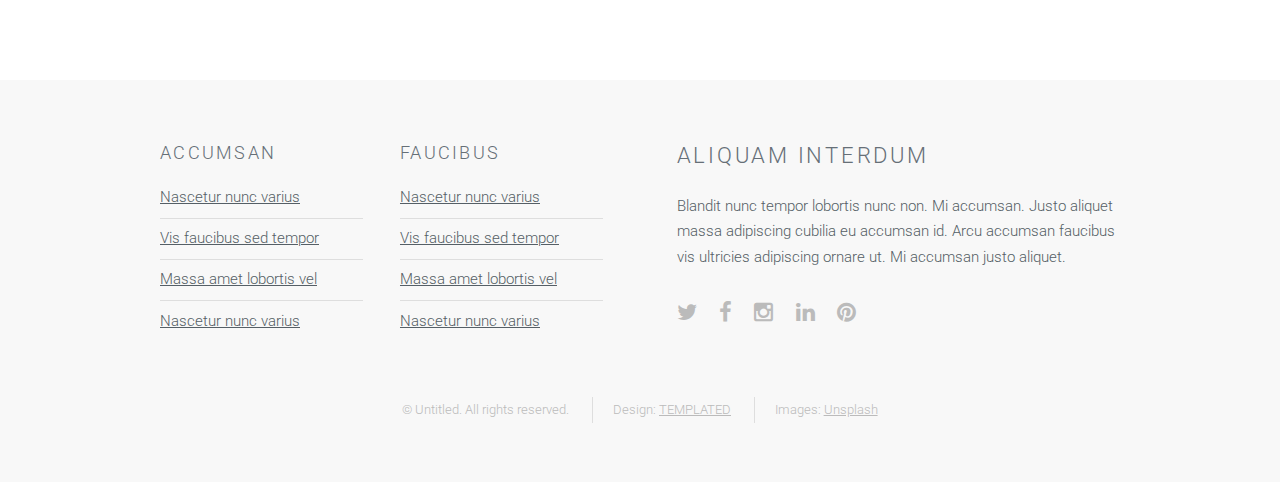
==== commit 9142ee37: "Update index.html" ====
--- a/index.html
+++ b/index.html
@@ -41,7 +41,7 @@
 			<section id="banner">
 				<div class="inner">
 					<h2>ServerGlass</h2>
-					<p>A free responsive template by <a href="http://templated.co">TEMPLATED</a></p>
+					<p>A template by <a href="http://templated.co">TEMPLATED</a></p>
 					<ul class="actions">
 						<li><a href="#content" class="button big special">Sign Up</a></li>
 						<li><a href="#elements" class="button big alt">Learn More</a></li>
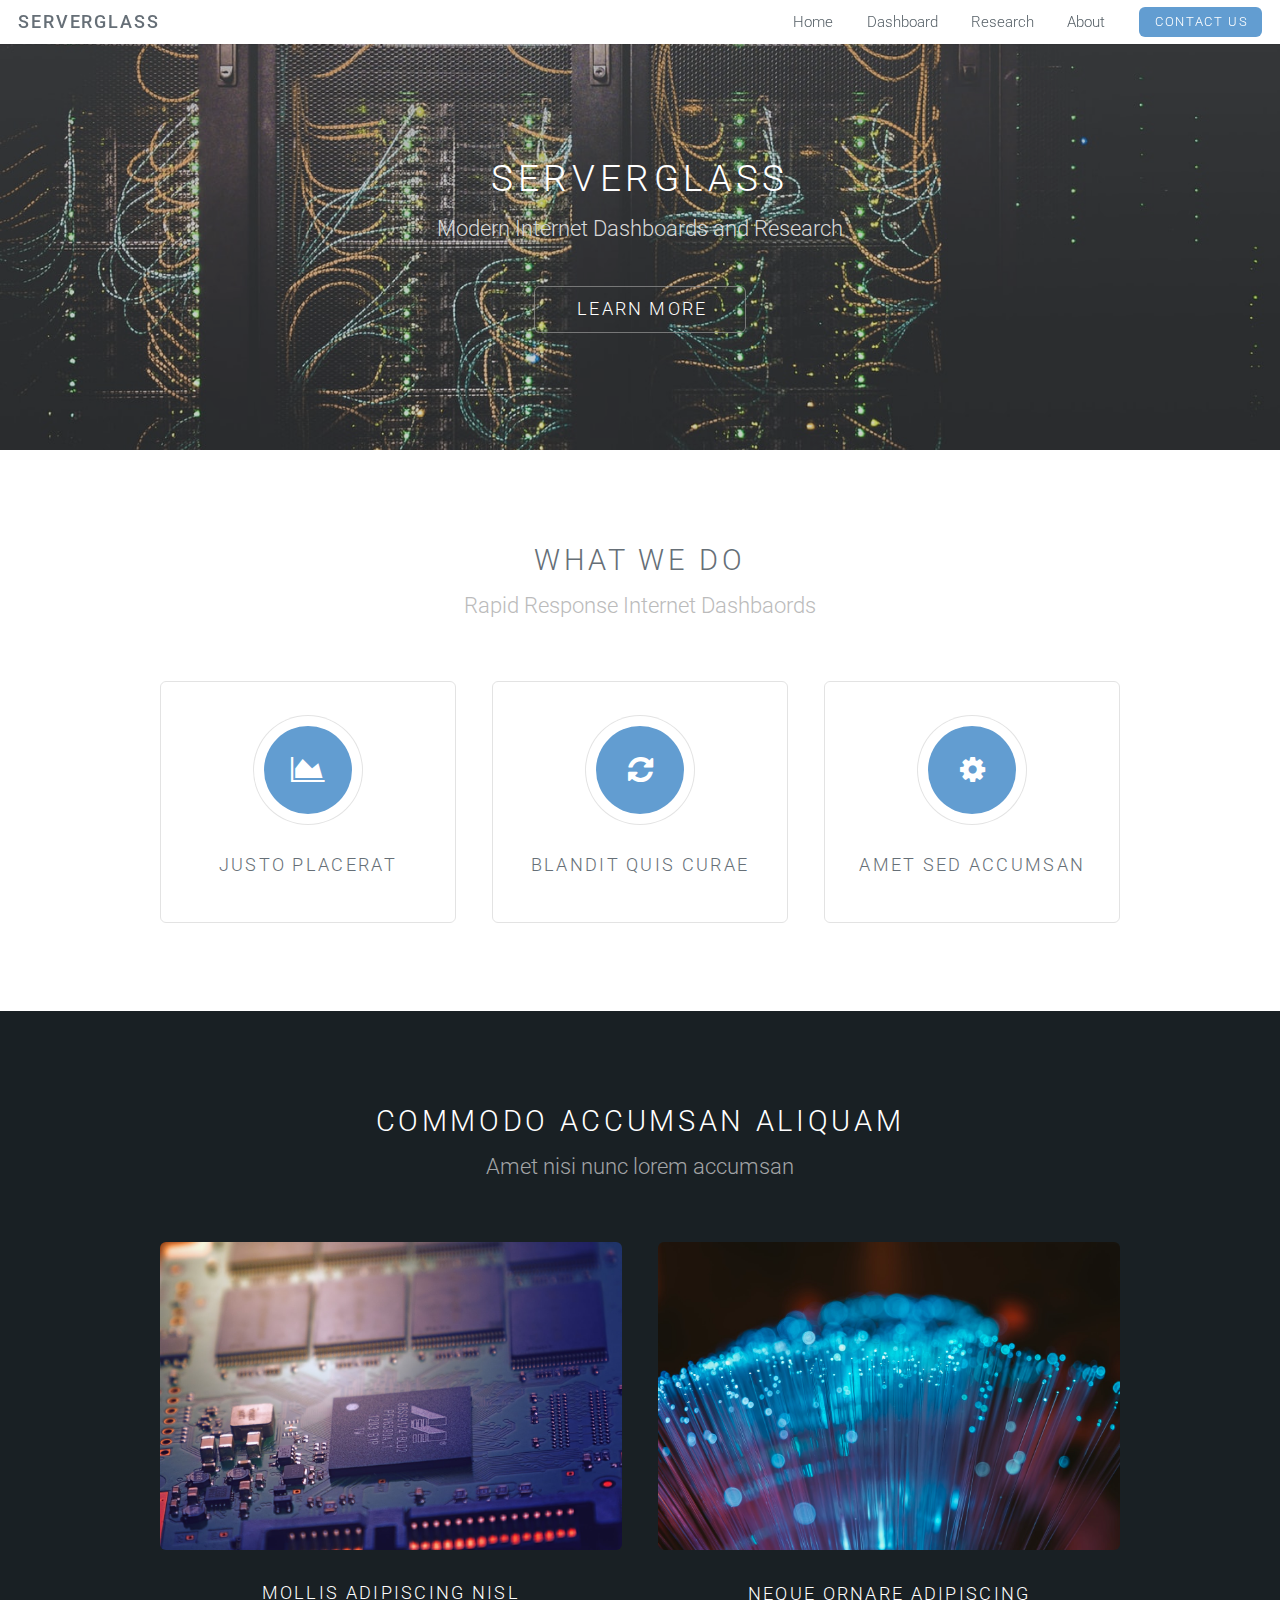
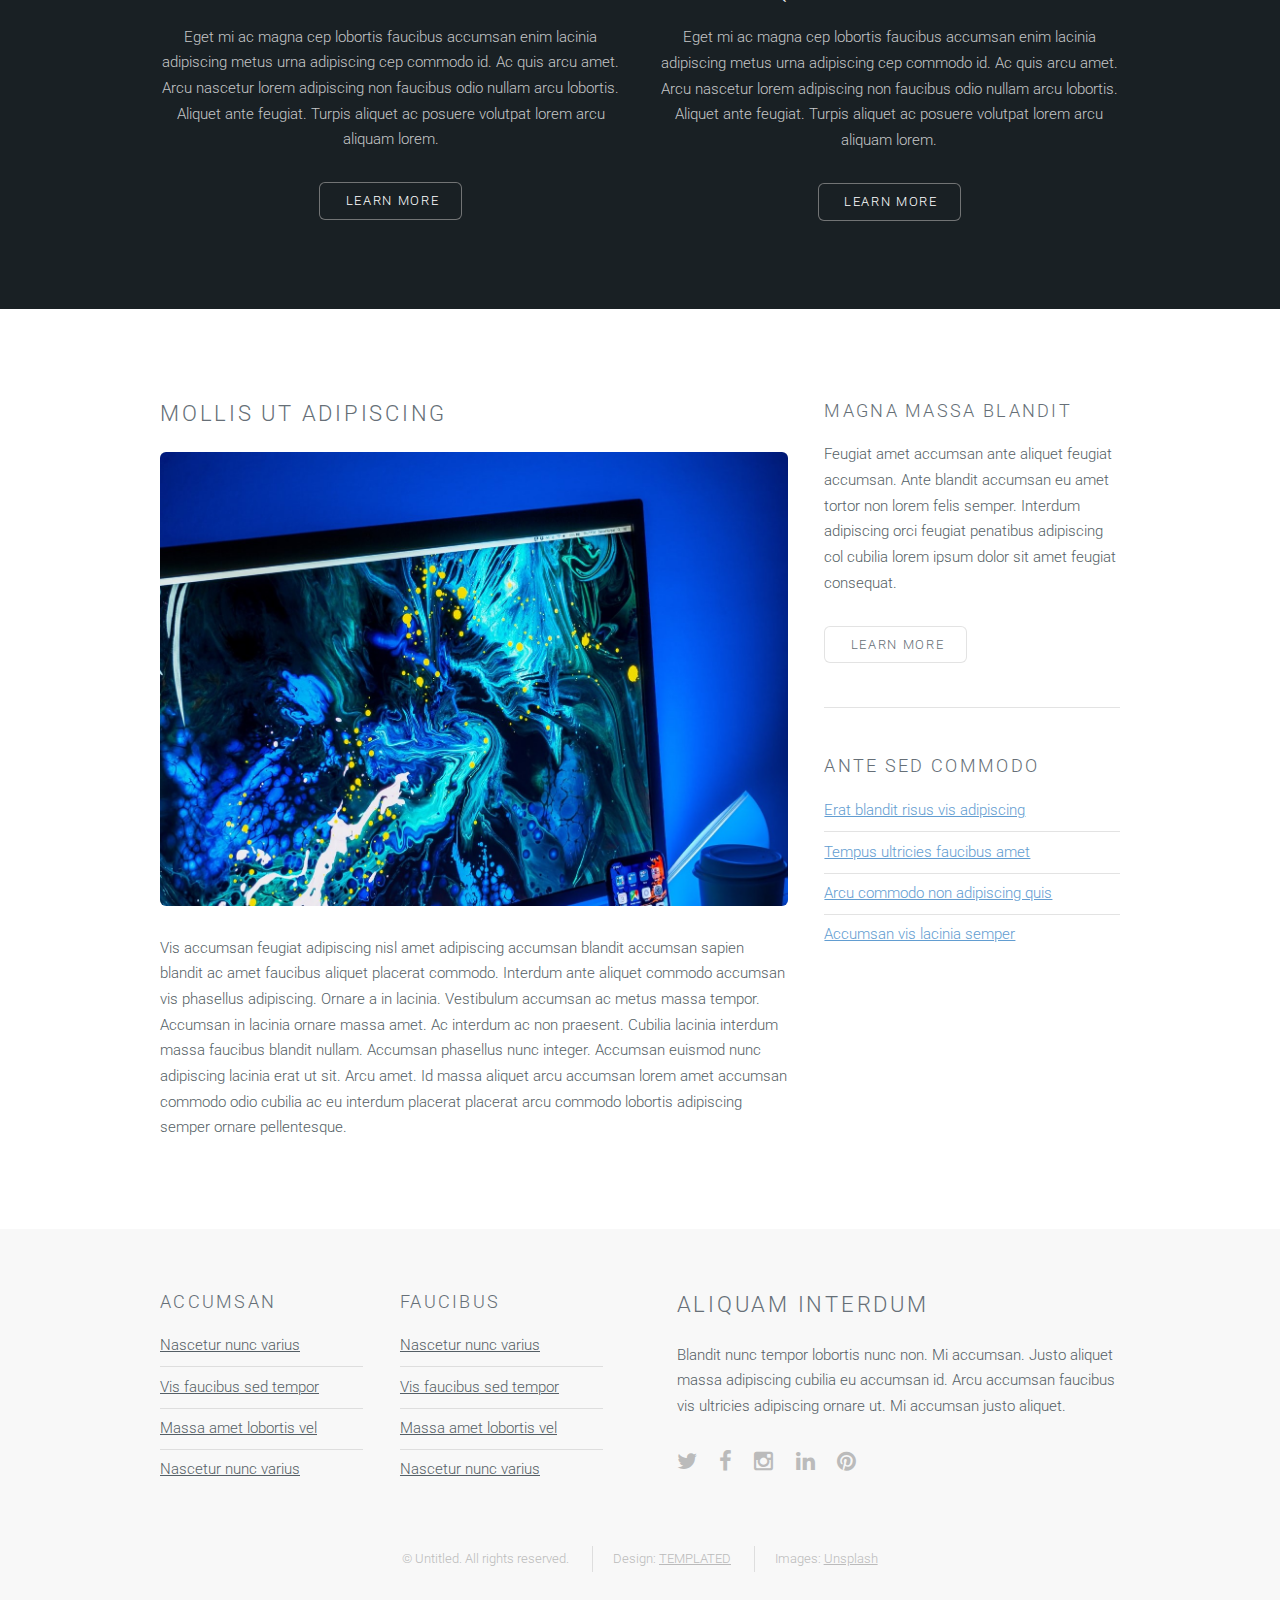
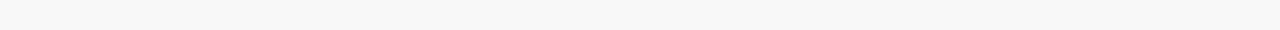
==== commit 096caddf: "Images" ====
--- a/index.html
+++ b/index.html
@@ -41,9 +41,8 @@
 			<section id="banner">
 				<div class="inner">
 					<h2>ServerGlass</h2>
-					<p>A template by <a href="http://templated.co">TEMPLATED</a></p>
+					<p>Modern Internet Dashboards and Research</p>
 					<ul class="actions">
-						<li><a href="#content" class="button big special">Sign Up</a></li>
 						<li><a href="#elements" class="button big alt">Learn More</a></li>
 					</ul>
 				</div>
@@ -52,8 +51,8 @@
 		<!-- One -->
 			<section id="one" class="wrapper style1">
 				<header class="major">
-					<h2>Ipsum feugiat consequat</h2>
-					<p>Tempus adipiscing commodo ut aliquam blandit</p>
+					<h2>What we do</h2>
+					<p>Rapid Response Internet Dashbaords</p>
 				</header>
 				<div class="container">
 					<div class="row">
@@ -61,21 +60,18 @@
 							<section class="special box">
 								<i class="icon fa-area-chart major"></i>
 								<h3>Justo placerat</h3>
-								<p>Eu non col commodo accumsan ante mi. Commodo consectetur sed mi adipiscing accumsan ac nunc tincidunt lobortis.</p>
 							</section>
 						</div>
 						<div class="4u">
 							<section class="special box">
 								<i class="icon fa-refresh major"></i>
 								<h3>Blandit quis curae</h3>
-								<p>Eu non col commodo accumsan ante mi. Commodo consectetur sed mi adipiscing accumsan ac nunc tincidunt lobortis.</p>
 							</section>
 						</div>
 						<div class="4u">
 							<section class="special box">
 								<i class="icon fa-cog major"></i>
 								<h3>Amet sed accumsan</h3>
-								<p>Eu non col commodo accumsan ante mi. Commodo consectetur sed mi adipiscing accumsan ac nunc tincidunt lobortis.</p>
 							</section>
 						</div>
 					</div>
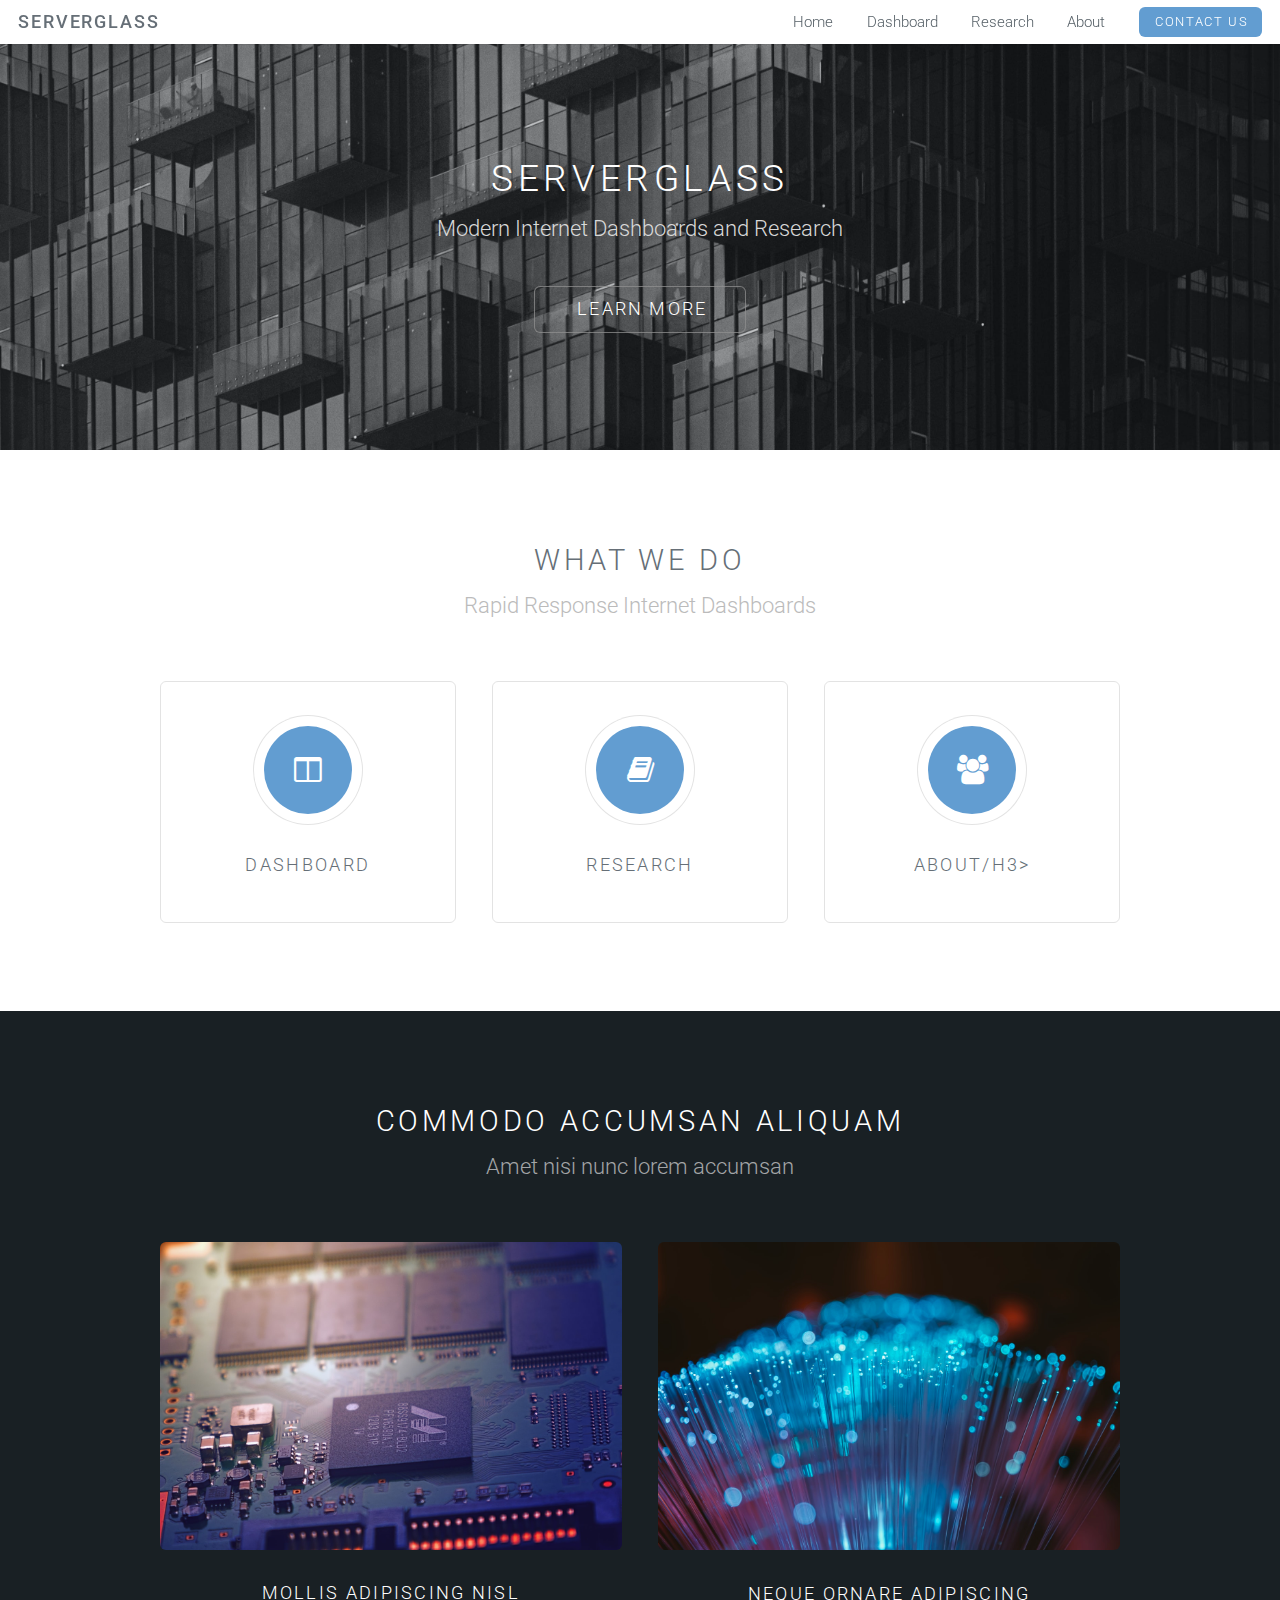
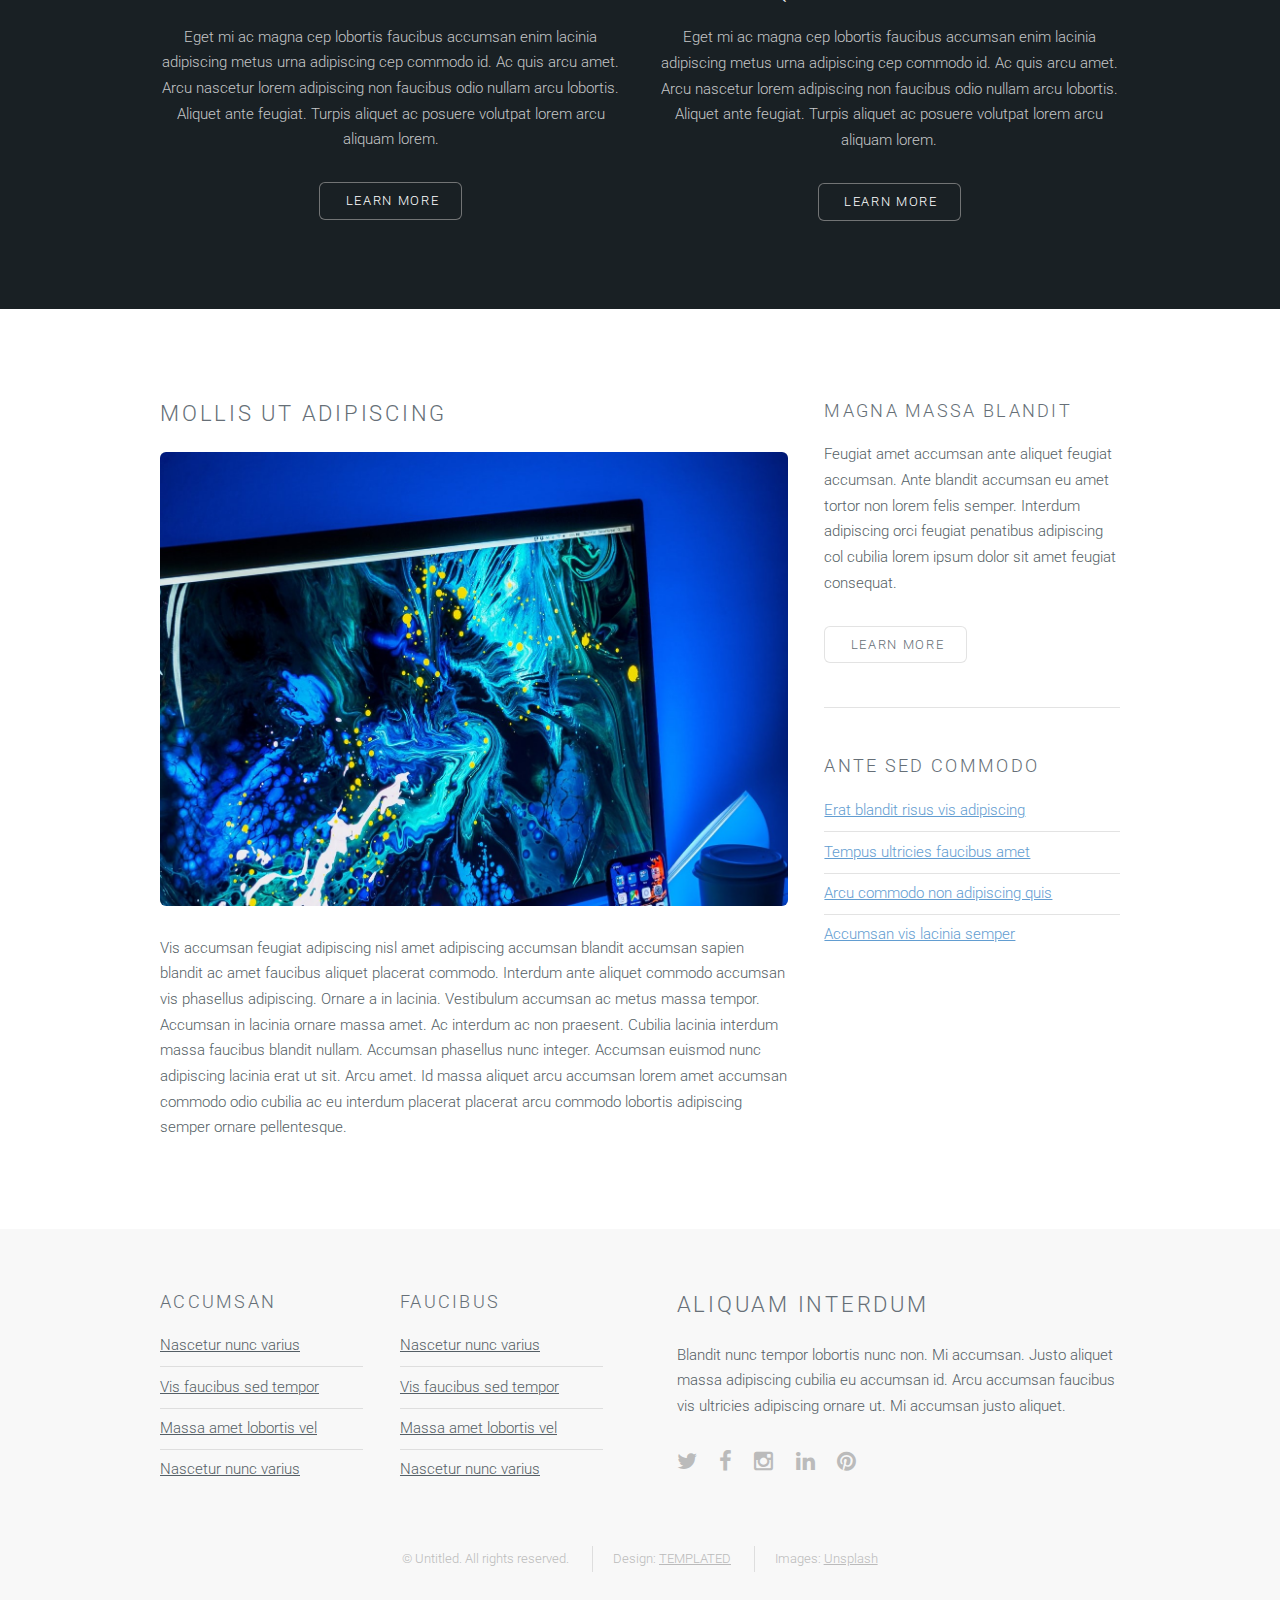
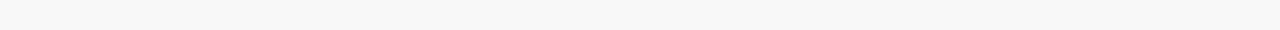
==== commit 8bc2498d: "Update index.html" ====
--- a/index.html
+++ b/index.html
@@ -52,26 +52,26 @@
 			<section id="one" class="wrapper style1">
 				<header class="major">
 					<h2>What we do</h2>
-					<p>Rapid Response Internet Dashbaords</p>
+					<p>Rapid Response Internet Dashboards</p>
 				</header>
 				<div class="container">
 					<div class="row">
 						<div class="4u">
 							<section class="special box">
-								<i class="icon fa-area-chart major"></i>
-								<h3>Justo placerat</h3>
+								<i class="icon fa-columns major"></i>
+								<h3>Dashboard</h3>
 							</section>
 						</div>
 						<div class="4u">
 							<section class="special box">
-								<i class="icon fa-refresh major"></i>
-								<h3>Blandit quis curae</h3>
+								<i class="icon fa-book major"></i>
+								<h3>Research</h3>
 							</section>
 						</div>
 						<div class="4u">
 							<section class="special box">
-								<i class="icon fa-cog major"></i>
-								<h3>Amet sed accumsan</h3>
+								<i class="icon fa-users major"></i>
+								<h3>About/h3>
 							</section>
 						</div>
 					</div>
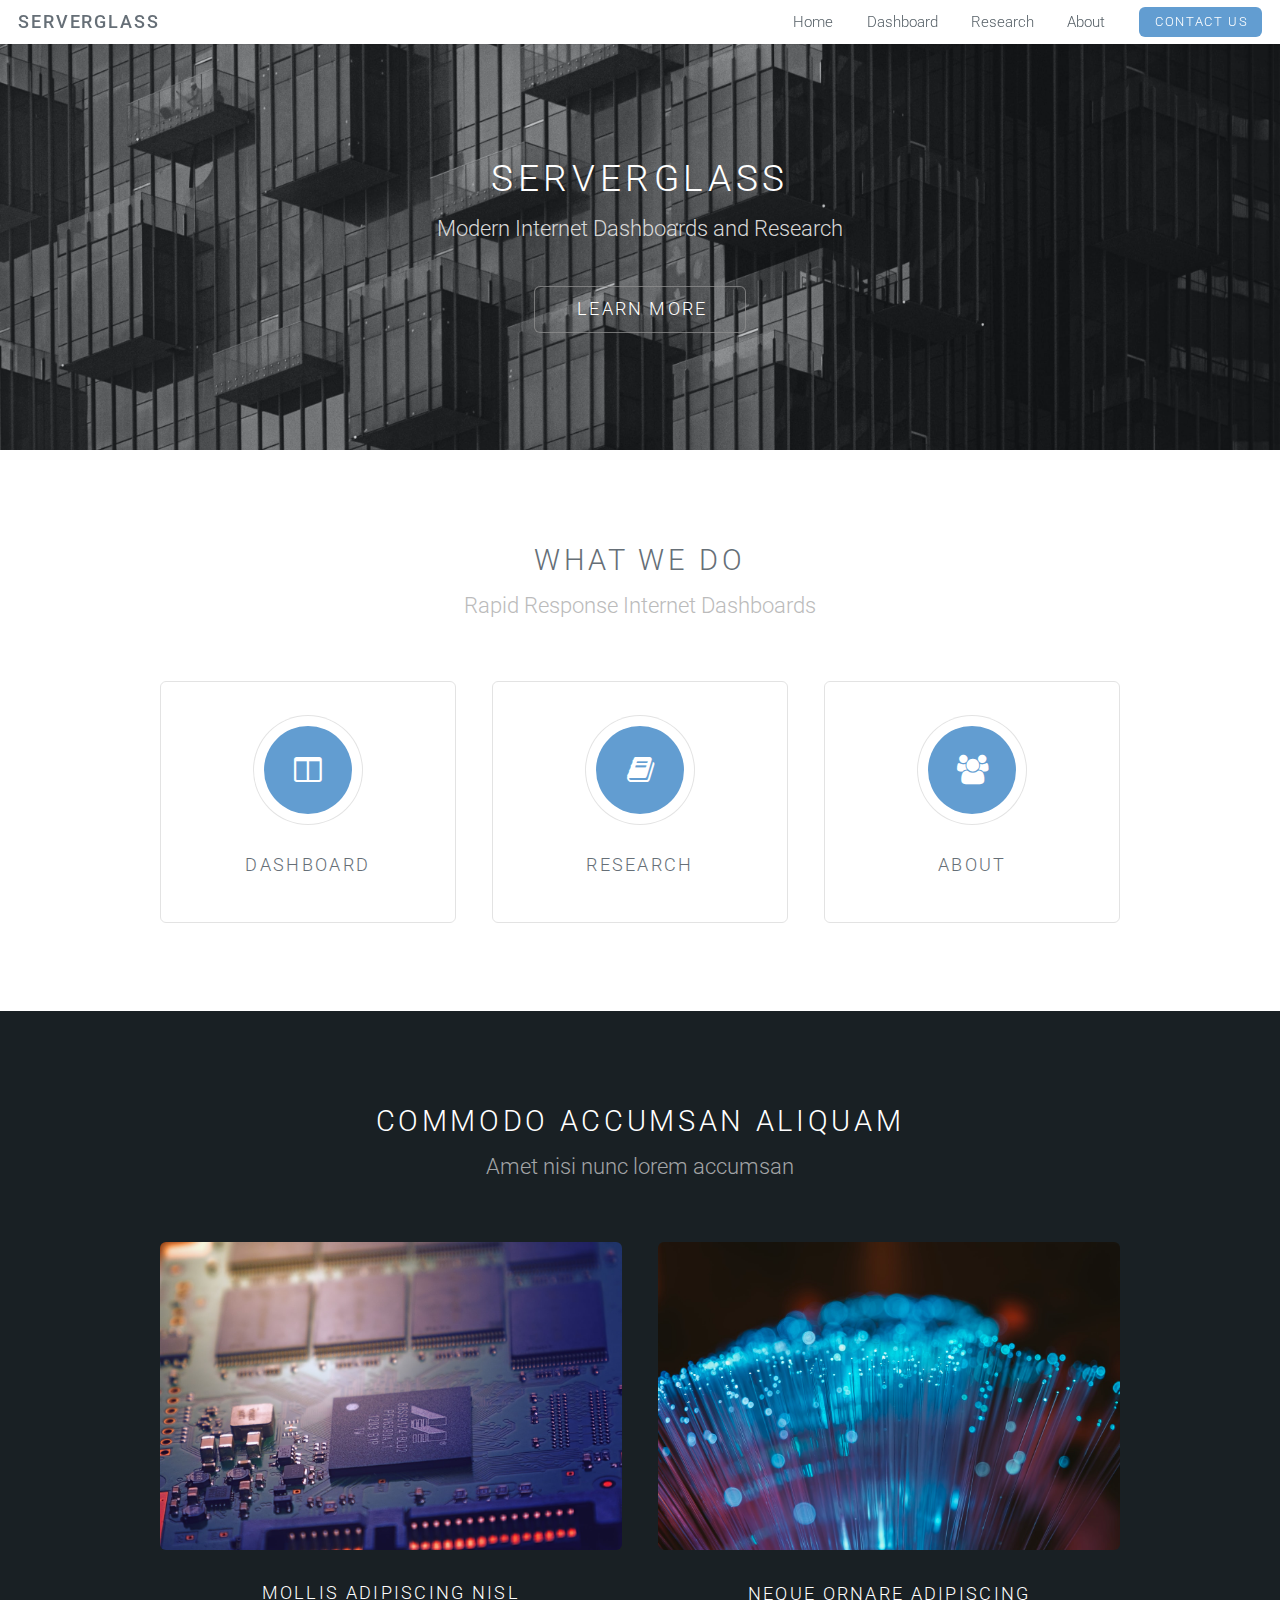
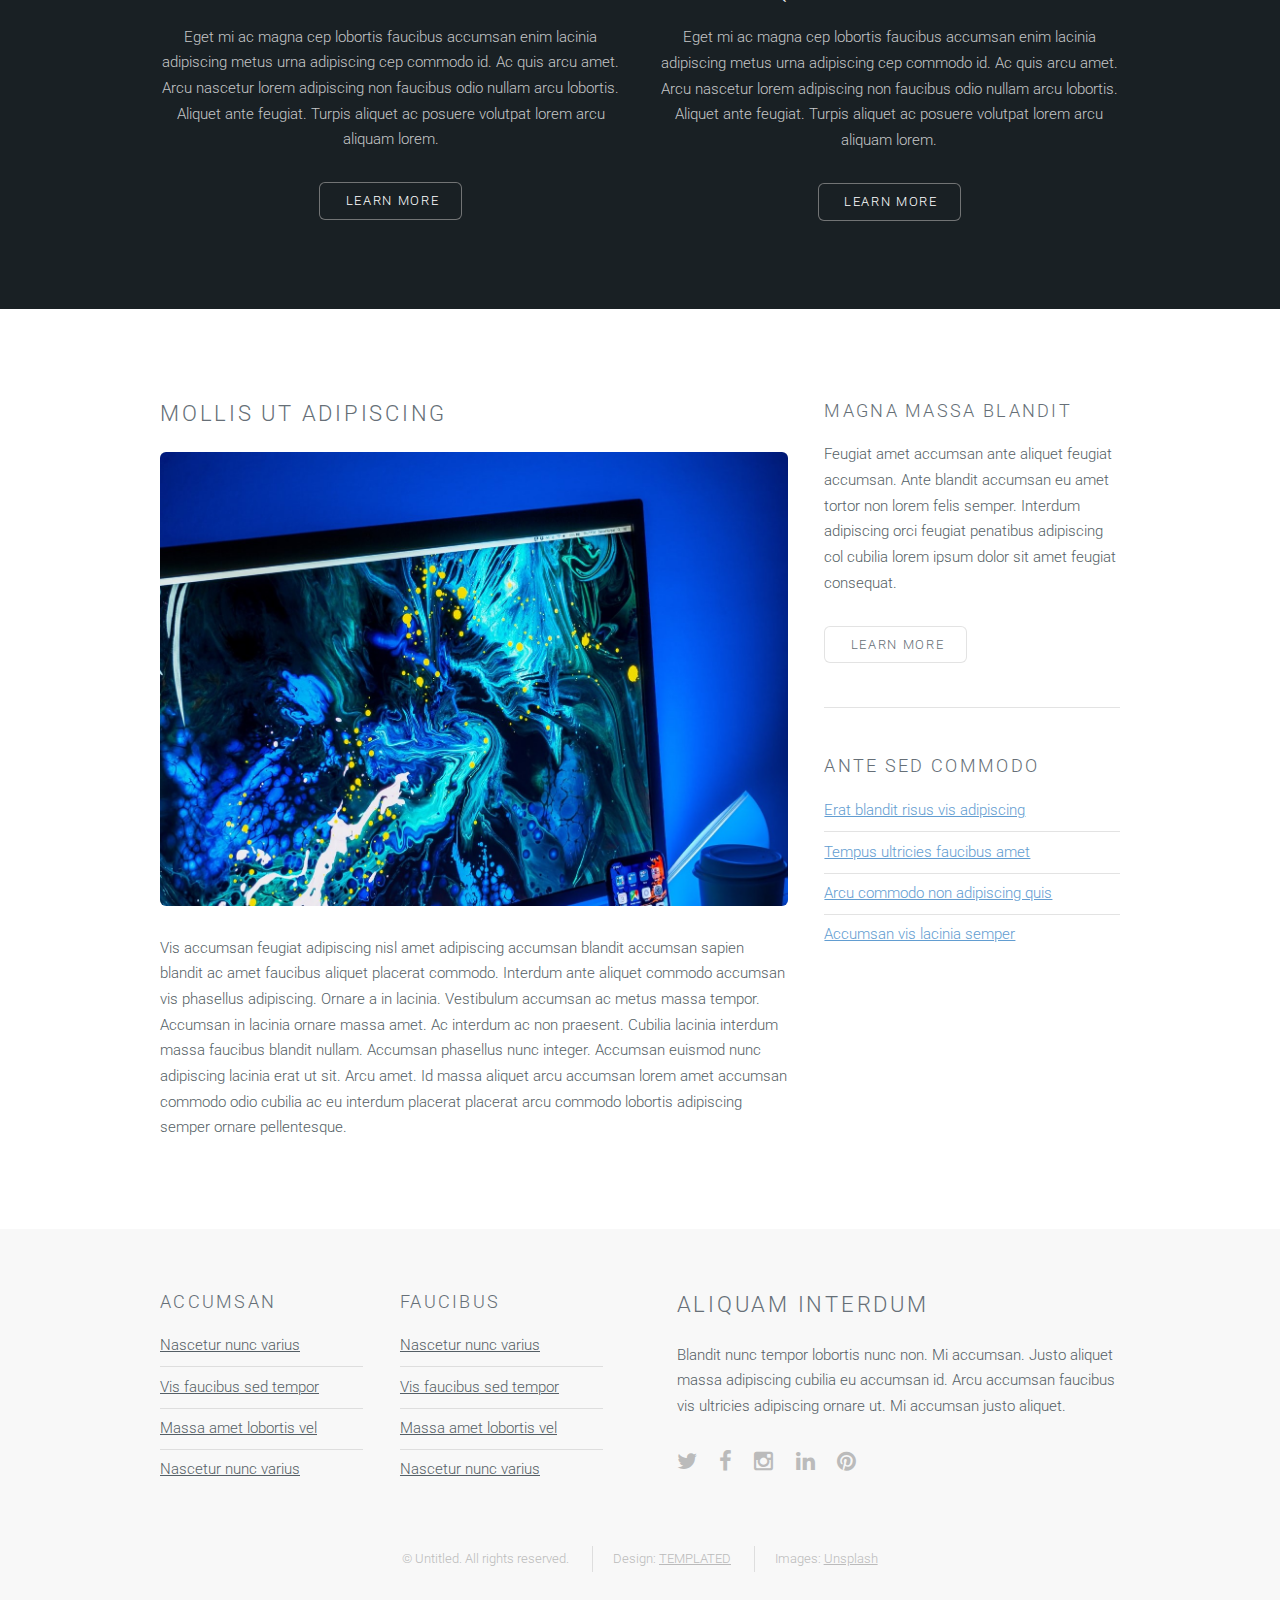
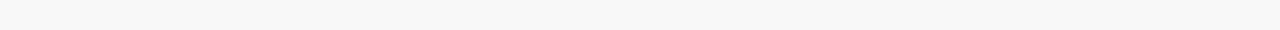
==== commit 092ebad6: "Update index.html" ====
--- a/index.html
+++ b/index.html
@@ -71,7 +71,7 @@
 						<div class="4u">
 							<section class="special box">
 								<i class="icon fa-users major"></i>
-								<h3>About/h3>
+								<h3>About</h3>
 							</section>
 						</div>
 					</div>
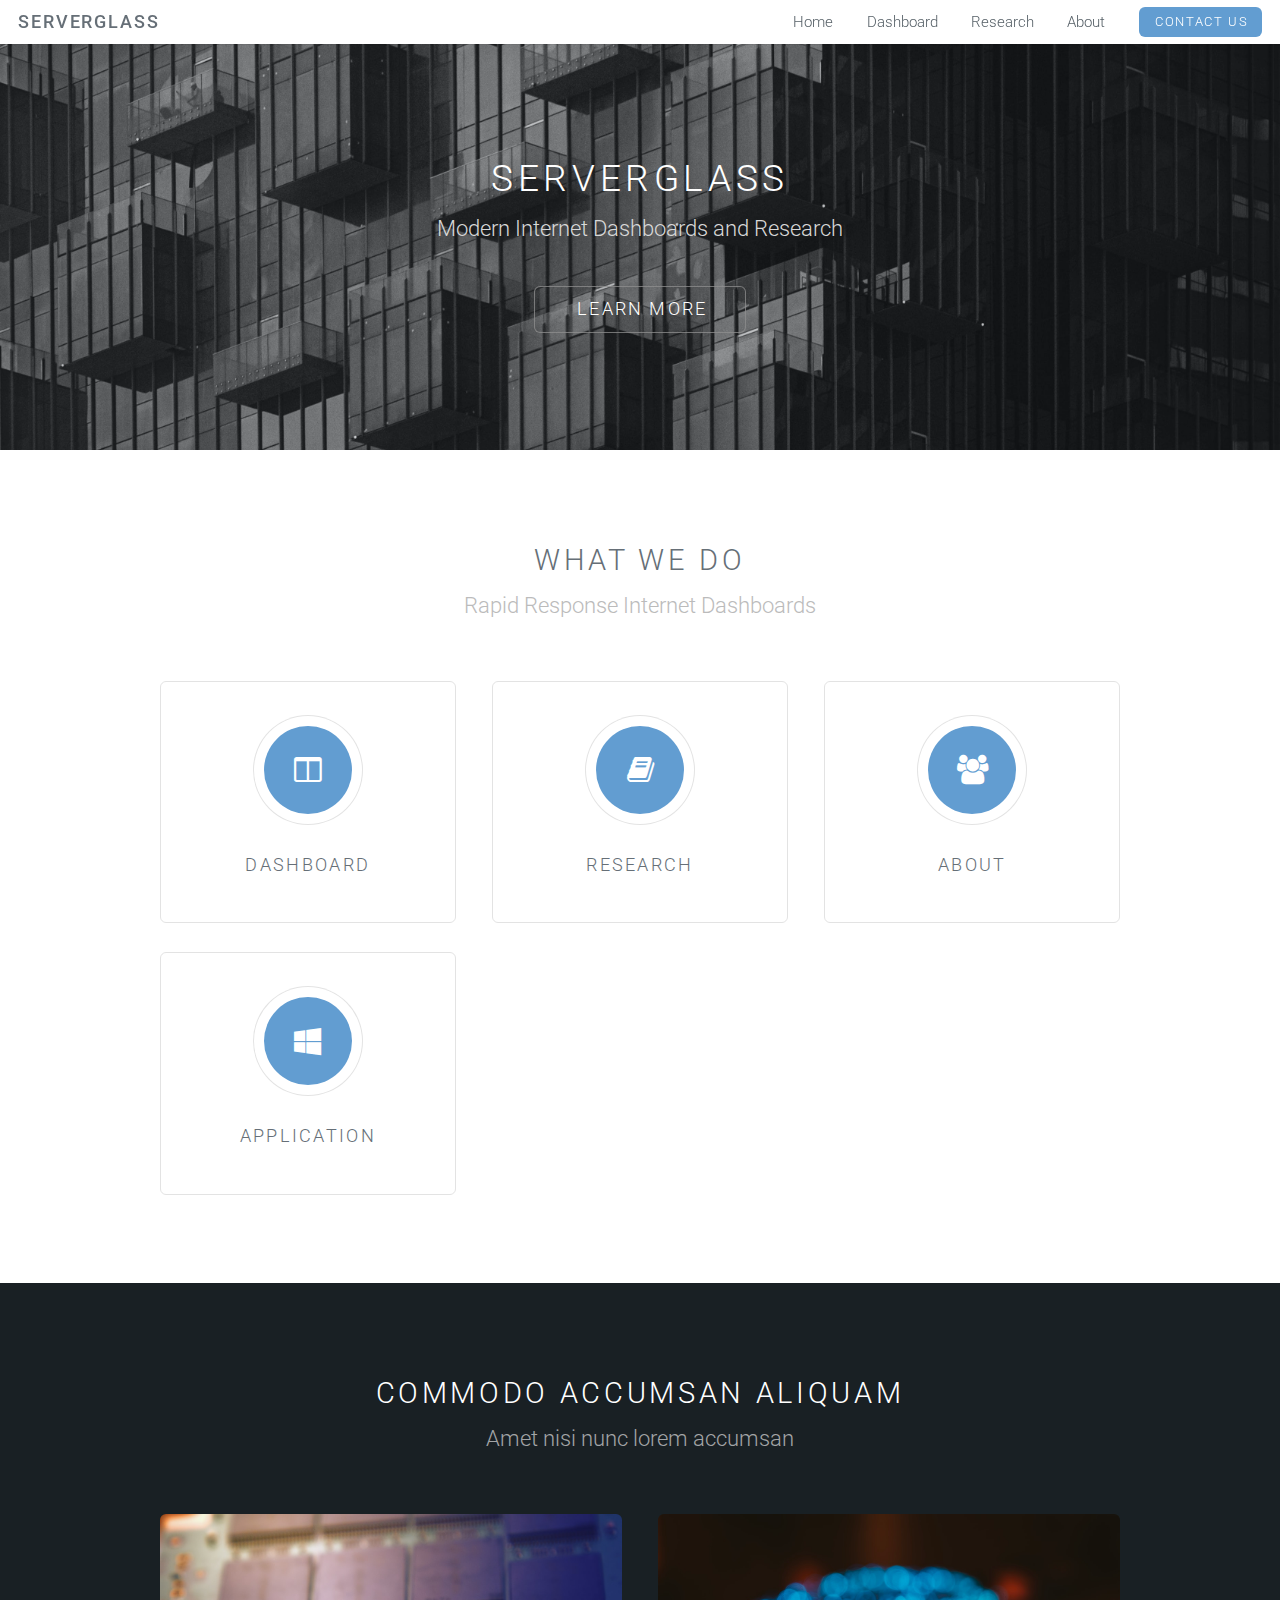
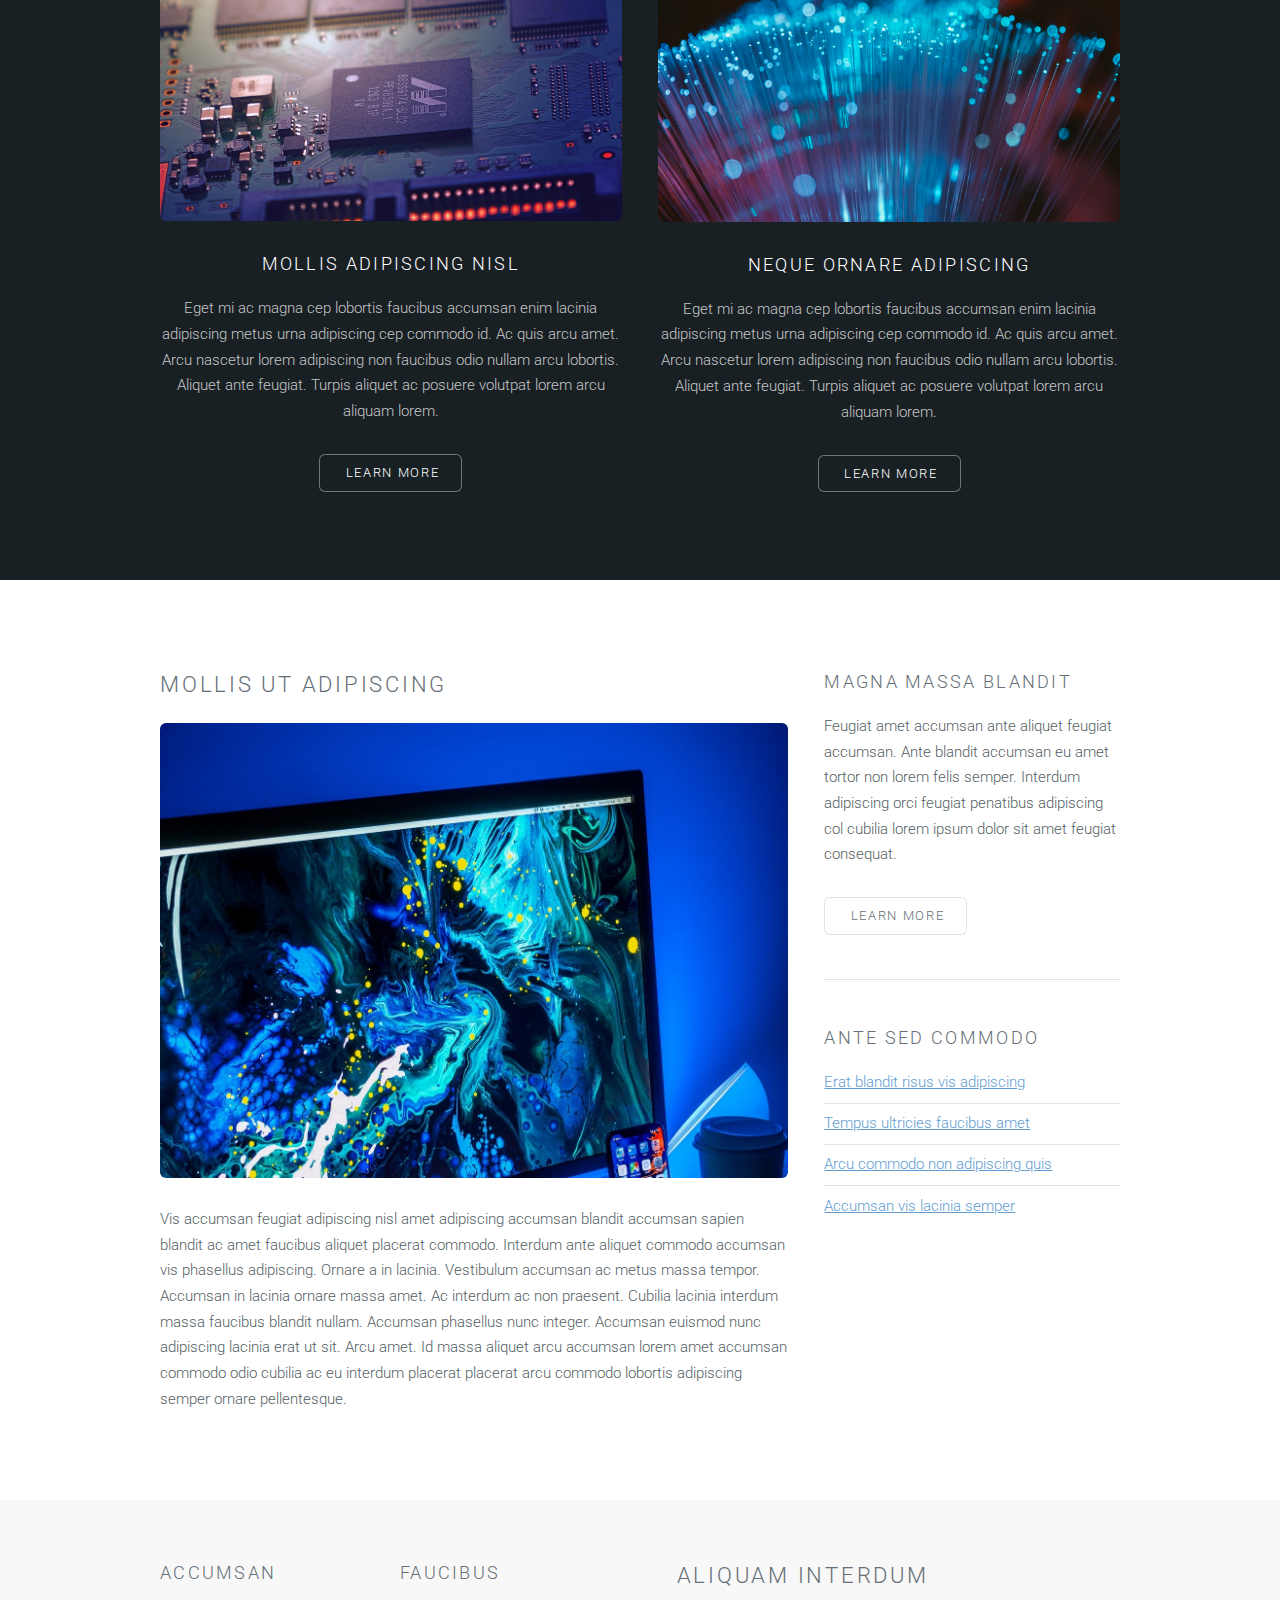
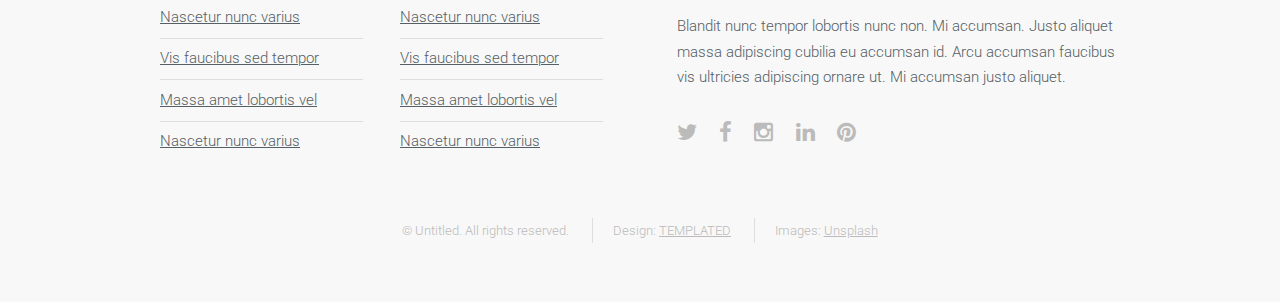
==== commit 6f629f26: "Update index.html" ====
--- a/index.html
+++ b/index.html
@@ -74,6 +74,12 @@
 								<h3>About</h3>
 							</section>
 						</div>
+						<div class="4u">
+							<section class="special box">
+								<i class="icon fa-windows major"></i>
+								<h3>Application</h3>
+							</section>
+						</div>
 					</div>
 				</div>
 			</section>
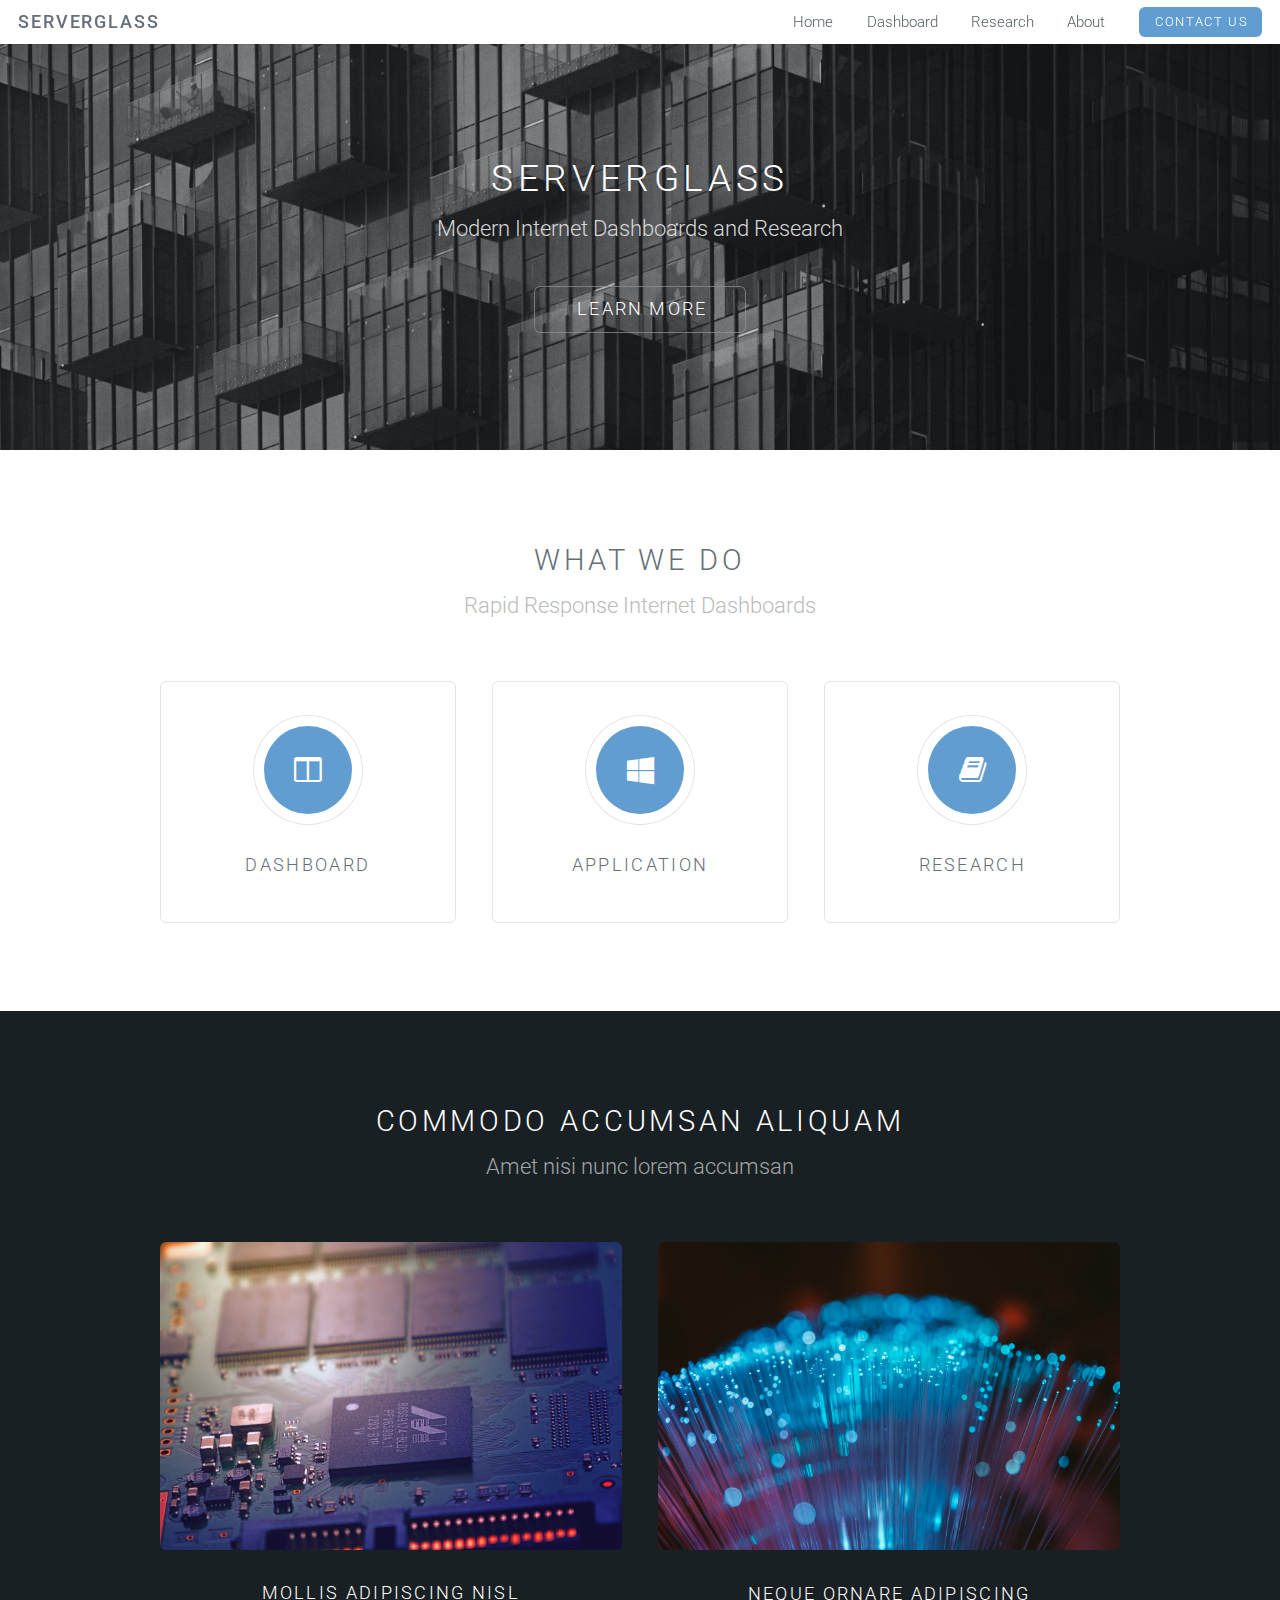
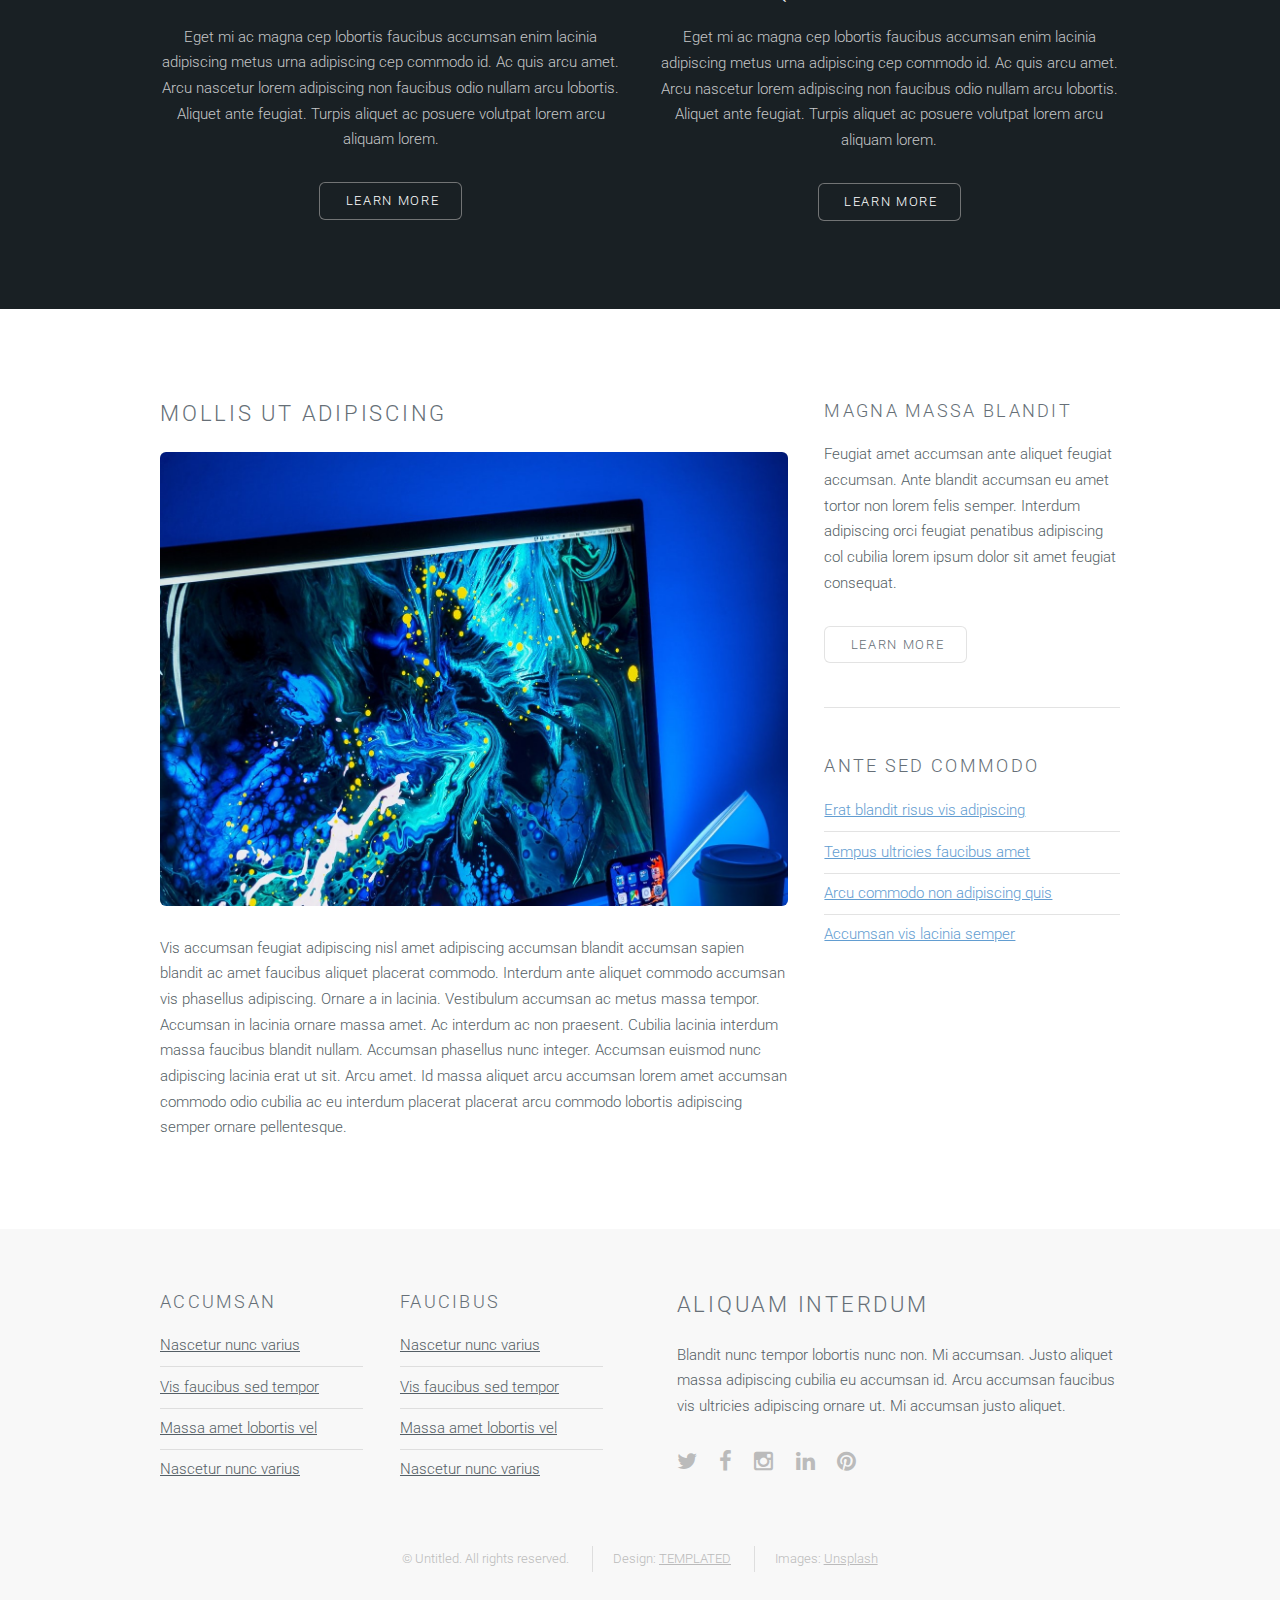
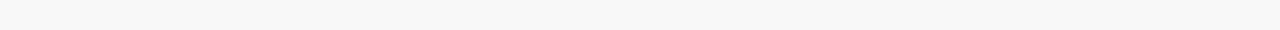
==== commit 228ce175: "Update index.html" ====
--- a/index.html
+++ b/index.html
@@ -64,20 +64,14 @@
 						</div>
 						<div class="4u">
 							<section class="special box">
-								<i class="icon fa-book major"></i>
-								<h3>Research</h3>
+								<i class="icon fa-windows major"></i>
+								<h3>Application</h3>
 							</section>
 						</div>
 						<div class="4u">
 							<section class="special box">
-								<i class="icon fa-users major"></i>
-								<h3>About</h3>
-							</section>
-						</div>
-						<div class="4u">
-							<section class="special box">
-								<i class="icon fa-windows major"></i>
-								<h3>Application</h3>
+								<i class="icon fa-book major"></i>
+								<h3>Research</h3>
 							</section>
 						</div>
 					</div>
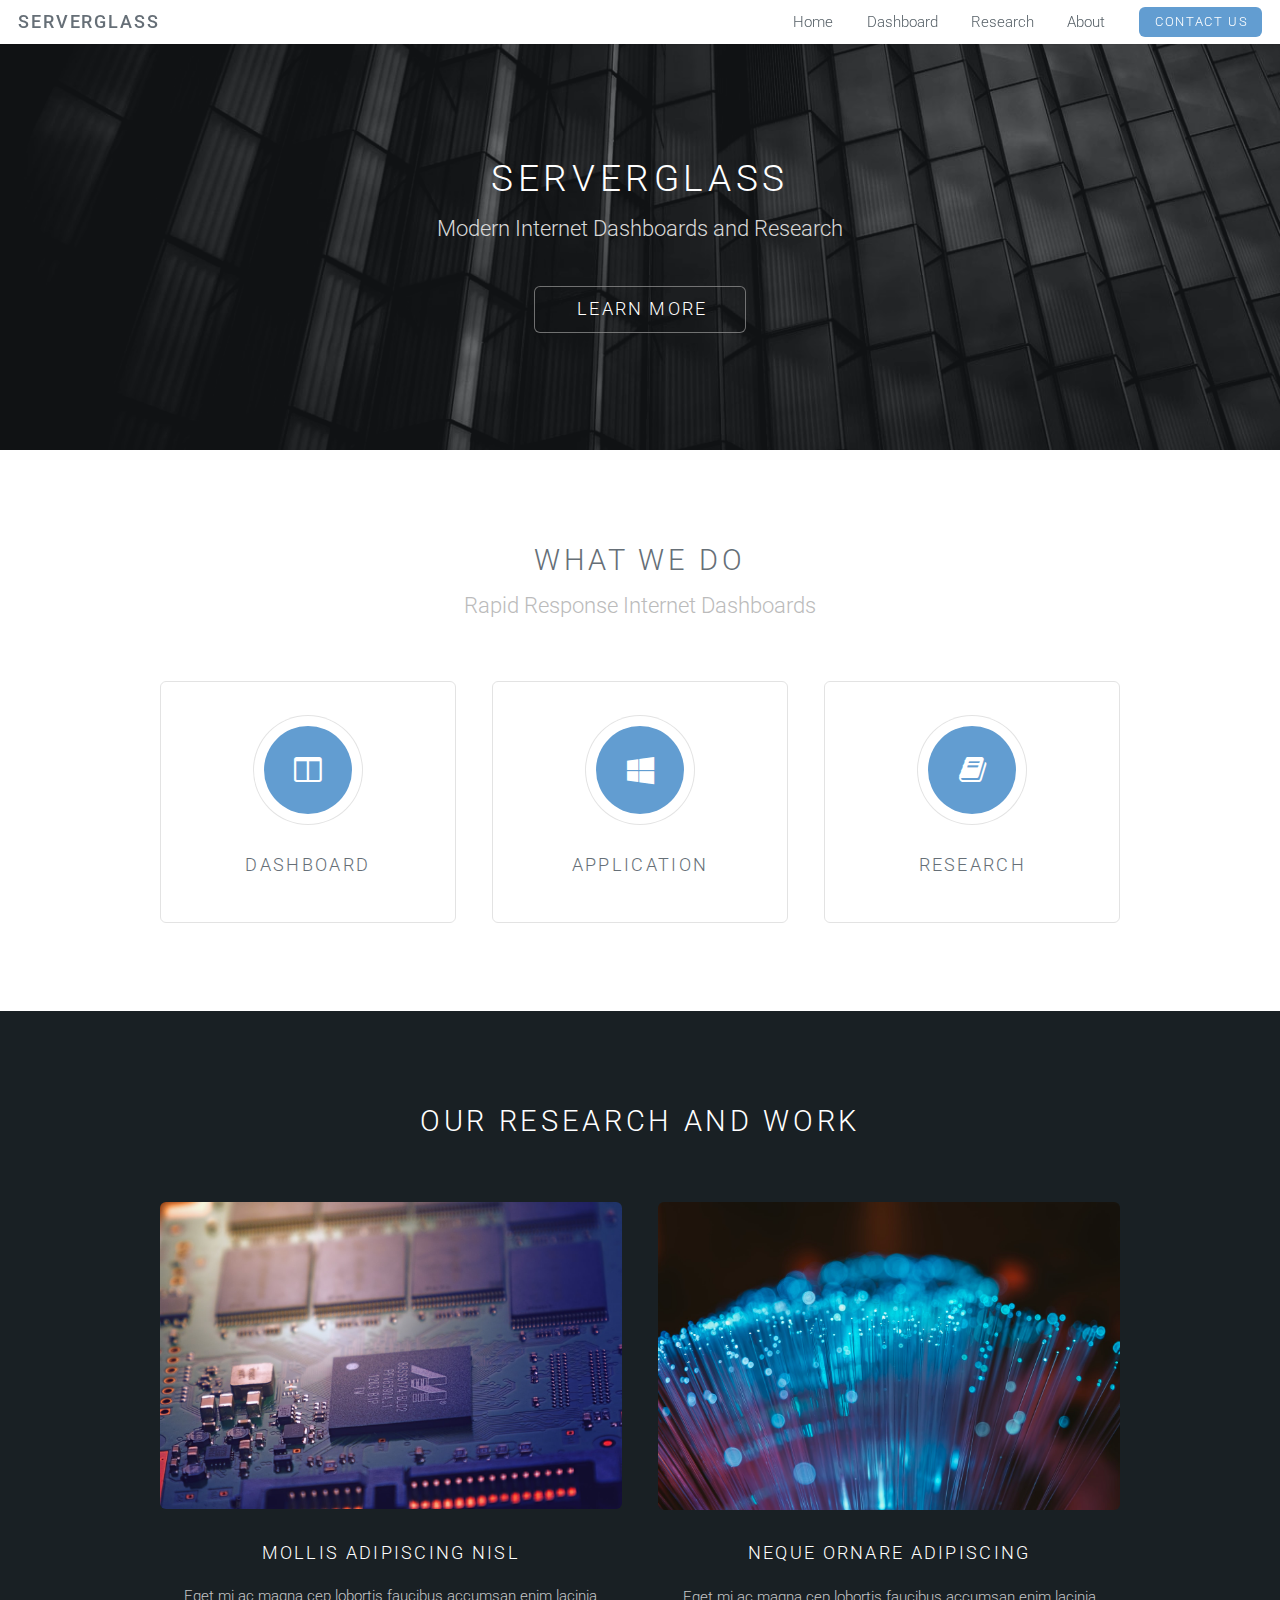
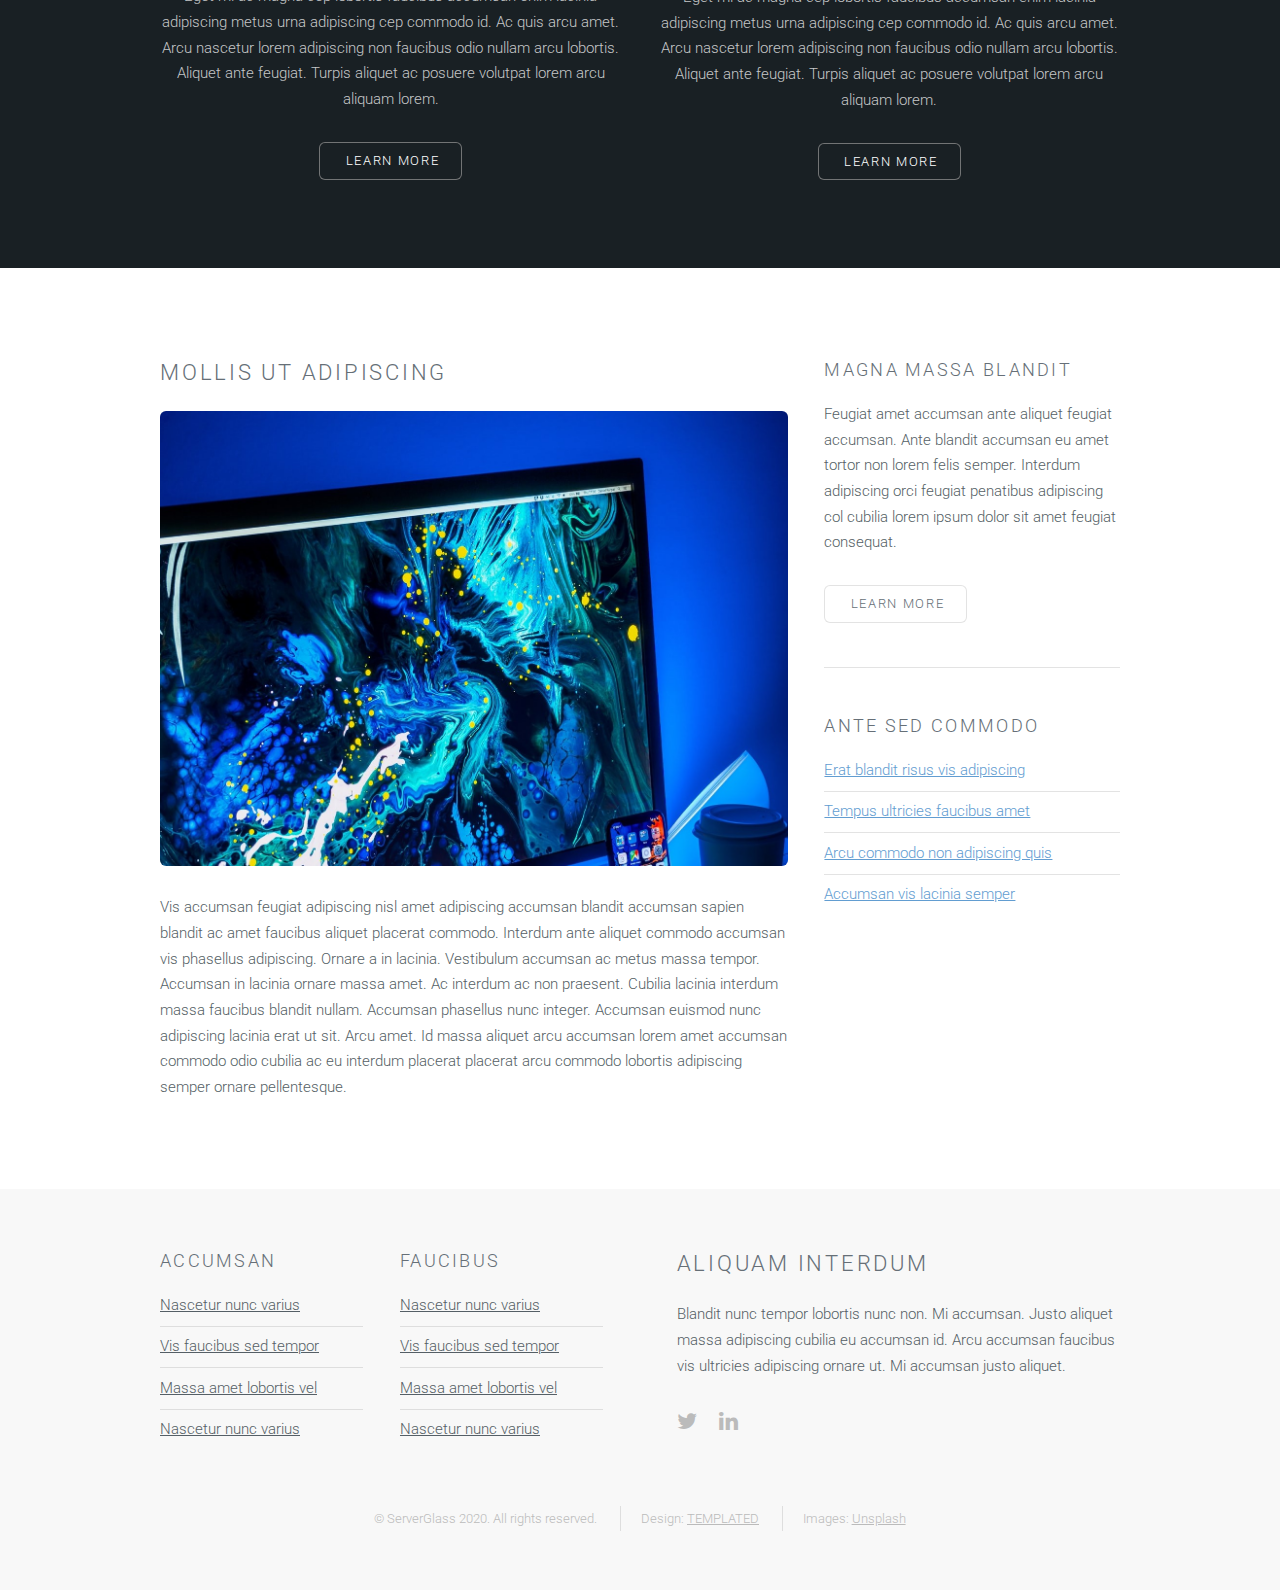
==== commit 19fa9250: "Update" ====
--- a/index.html
+++ b/index.html
@@ -81,8 +81,7 @@
 		<!-- Two -->
 			<section id="two" class="wrapper style2">
 				<header class="major">
-					<h2>Commodo accumsan aliquam</h2>
-					<p>Amet nisi nunc lorem accumsan</p>
+					<h2>Our Research and Work</h2>
 				</header>
 				<div class="container">
 					<div class="row">
@@ -174,16 +173,13 @@
 							<h2>Aliquam Interdum</h2>
 							<p>Blandit nunc tempor lobortis nunc non. Mi accumsan. Justo aliquet massa adipiscing cubilia eu accumsan id. Arcu accumsan faucibus vis ultricies adipiscing ornare ut. Mi accumsan justo aliquet.</p>
 							<ul class="icons">
-								<li><a href="#" class="icon fa-twitter"><span class="label">Twitter</span></a></li>
-								<li><a href="#" class="icon fa-facebook"><span class="label">Facebook</span></a></li>
-								<li><a href="#" class="icon fa-instagram"><span class="label">Instagram</span></a></li>
+								<li><a href="https://twitter.com/serverglass" class="icon fa-twitter"><span class="label">Twitter</span></a></li>
 								<li><a href="#" class="icon fa-linkedin"><span class="label">LinkedIn</span></a></li>
-								<li><a href="#" class="icon fa-pinterest"><span class="label">Pinterest</span></a></li>
 							</ul>
 						</div>
 					</div>
 					<ul class="copyright">
-						<li>&copy; Untitled. All rights reserved.</li>
+						<li>&copy; ServerGlass 2020. All rights reserved.</li>
 						<li>Design: <a href="http://templated.co">TEMPLATED</a></li>
 						<li>Images: <a href="http://unsplash.com">Unsplash</a></li>
 					</ul>
